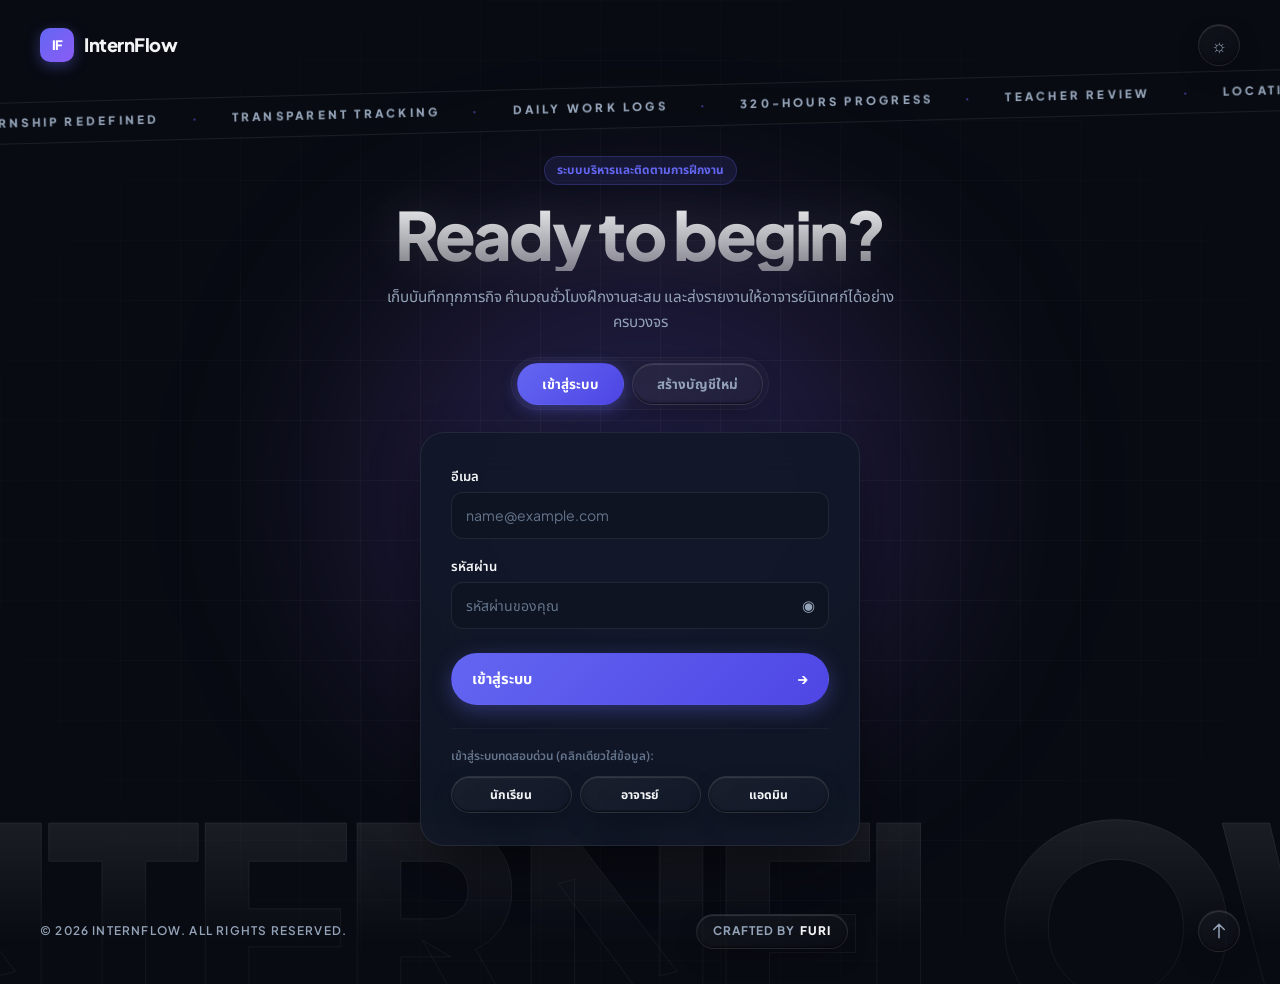
==== index.html @ 4d3028be "หน้าเว็บเปลี่ยนใหม่" ====
<!DOCTYPE html>
<html lang="th">
<head>
  <meta charset="UTF-8">
  <meta name="viewport" content="width=device-width, initial-scale=1.0">
  <title>InternFlow — Ready to begin?</title>
  <link rel="preconnect" href="https://fonts.googleapis.com">
  <link rel="preconnect" href="https://fonts.gstatic.com" crossorigin>
  <link href="https://fonts.googleapis.com/css2?family=Noto+Sans+Thai:wght@300;400;500;600;700;800&family=Plus+Jakarta+Sans:wght@300;400;500;600;700;800;900&display=swap" rel="stylesheet">
  <link rel="stylesheet" href="style.css">
  <script src="https://cdnjs.cloudflare.com/ajax/libs/gsap/3.12.5/gsap.min.js" defer></script>
  <script src="app.js" defer></script>
</head>
<body>
  <!-- Landing & Auth Screen -->
  <section id="auth-screen" class="cinematic-landing">
    <div class="footer-aurora" aria-hidden="true"></div>
    <div class="footer-bg-grid" aria-hidden="true"></div>
    <div class="footer-giant-bg-text" aria-hidden="true">INTERNFLOW</div>

    <header class="landing-nav">
      <a class="brand landing-brand magnetic" href="#"><span class="brand-mark">IF</span><span>InternFlow</span></a>
      <div class="landing-nav-actions">
        <button id="auth-theme-toggle" class="footer-glass-pill icon-pill magnetic" type="button" title="สลับธีม" aria-label="สลับธีม">☼</button>
      </div>
    </header>

    <div class="diagonal-marquee" aria-hidden="true">
      <div class="marquee-track animate-footer-scroll-marquee">
        <div class="marquee-content">
          <span>INTERNSHIP REDEFINED</span> <span class="marquee-star">·</span>
          <span>TRANSPARENT TRACKING</span> <span class="marquee-star">·</span>
          <span>DAILY WORK LOGS</span> <span class="marquee-star">·</span>
          <span>320-HOURS PROGRESS</span> <span class="marquee-star">·</span>
          <span>TEACHER REVIEW</span> <span class="marquee-star">·</span>
          <span>LOCATION & GOOGLE MAPS</span> <span class="marquee-star">·</span>
          <span>VERIFIED REPORTS</span> <span class="marquee-star">·</span>
          <span>ABSOLUTE ACCURACY</span> <span class="marquee-star">·</span>
        </div>
        <div class="marquee-content" aria-hidden="true">
          <span>INTERNSHIP REDEFINED</span> <span class="marquee-star">·</span>
          <span>TRANSPARENT TRACKING</span> <span class="marquee-star">·</span>
          <span>DAILY WORK LOGS</span> <span class="marquee-star">·</span>
          <span>320-HOURS PROGRESS</span> <span class="marquee-star">·</span>
          <span>TEACHER REVIEW</span> <span class="marquee-star">·</span>
          <span>LOCATION & GOOGLE MAPS</span> <span class="marquee-star">·</span>
          <span>VERIFIED REPORTS</span> <span class="marquee-star">·</span>
          <span>ABSOLUTE ACCURACY</span> <span class="marquee-star">·</span>
        </div>
      </div>
    </div>

    <div class="landing-content">
      <div class="hero-header">
        <span class="hero-tag">ระบบบริหารและติดตามการฝึกงาน</span>
        <h1 class="hero-title footer-text-glow">Ready to begin?</h1>
        <p class="hero-subtitle">เก็บบันทึกทุกภารกิจ คำนวณชั่วโมงฝึกงานสะสม และส่งรายงานให้อาจารย์นิเทศก์ได้อย่างครบวงจร</p>
      </div>

      <div class="auth-tabs">
        <button type="button" class="footer-glass-pill tab-pill active magnetic" data-auth-tab="login">เข้าสู่ระบบ</button>
        <button type="button" class="footer-glass-pill tab-pill magnetic" data-auth-tab="register">สร้างบัญชีใหม่</button>
      </div>

      <div class="cinematic-card">
        <div id="login-panel">
          <form id="login-form" class="form-grid">
            <div class="field-group">
              <label for="login-email">อีเมล</label>
              <input id="login-email" class="input" type="email" autocomplete="email" required placeholder="name@example.com">
            </div>
            <div class="field-group">
              <label for="login-password">รหัสผ่าน</label>
              <div class="password-wrap">
                <input id="login-password" class="input" type="password" autocomplete="current-password" required placeholder="รหัสผ่านของคุณ">
                <button type="button" class="password-toggle" data-password-toggle="login-password" aria-label="แสดงรหัสผ่าน">◉</button>
              </div>
            </div>
            <button class="footer-glass-pill submit-pill btn-block magnetic" type="submit"><span>เข้าสู่ระบบ</span><b>→</b></button>
          </form>

          <div class="demo-quick-auth">
            <span class="demo-quick-label">เข้าสู่ระบบทดสอบด่วน (คลิกเดียวใส่ข้อมูล):</span>
            <div class="demo-quick-btns">
              <button type="button" class="footer-glass-pill demo-chip magnetic" data-demo="student">นักเรียน</button>
              <button type="button" class="footer-glass-pill demo-chip magnetic" data-demo="teacher">อาจารย์</button>
              <button type="button" class="footer-glass-pill demo-chip magnetic" data-demo="admin">แอดมิน</button>
            </div>
          </div>
        </div>

        <div id="register-panel" class="hidden">
          <div class="notice">เวอร์ชันสาธิต: ข้อมูลเก็บในเบราว์เซอร์เครื่องนี้ บัญชีใหม่จะได้รับสิทธิ์นักเรียนโดยอัตโนมัติ</div>
          <form id="register-form" class="form-grid">
            <div class="field-group">
              <label for="register-name">ชื่อ - นามสกุล <span class="required">*</span></label>
              <input id="register-name" class="input" required maxlength="80" placeholder="ชื่อ นามสกุลจริง">
            </div>
            <div class="field-group">
              <label for="register-department">แผนกวิชา / สาขา <span class="required">*</span></label>
              <select id="register-department" class="input" required></select>
            </div>
            <div class="field-group">
              <label for="register-email">อีเมล <span class="required">*</span></label>
              <input id="register-email" class="input" type="email" required autocomplete="email" placeholder="student@example.com">
            </div>
            <div class="field-group">
              <label for="register-password">รหัสผ่าน <span class="required">*</span></label>
              <div class="password-wrap">
                <input id="register-password" class="input" type="password" minlength="6" required autocomplete="new-password" placeholder="อย่างน้อย 6 ตัวอักษร">
                <button type="button" class="password-toggle" data-password-toggle="register-password" aria-label="แสดงรหัสผ่าน">◉</button>
              </div>
            </div>
            <button class="footer-glass-pill submit-pill btn-block magnetic" type="submit"><span>สร้างบัญชีและเข้าสู่ระบบ</span><b>→</b></button>
          </form>
        </div>
      </div>
    </div>

    <footer class="landing-bottom-bar">
      <div class="copyright">© 2026 InternFlow. All rights reserved.</div>
      <div class="footer-glass-pill crafted-badge magnetic"><span>Crafted by</span><strong class="crafted-author">Furi</strong></div>
      <button id="landing-scroll-top" class="footer-glass-pill scroll-top-btn magnetic" type="button" aria-label="กลับสู่ด้านบน">
        <svg width="18" height="18" fill="none" stroke="currentColor" viewBox="0 0 24 24"><path stroke-linecap="round" stroke-linejoin="round" stroke-width="2" d="M5 10l7-7m0 0l7 7m-7-7v18"></path></svg>
      </button>
    </footer>
  </section>

  <!-- Main Application Dashboard -->
  <section id="app-screen" class="hidden">
    <header class="app-header">
      <div class="header-inner">
        <a class="brand" href="#"><span class="brand-mark">IF</span><span>InternFlow</span></a>
        <div class="header-actions">
          <button id="theme-toggle" class="icon-btn magnetic" title="สลับธีม" aria-label="สลับธีม">☼</button>
          <div class="user-menu magnetic"><span id="user-avatar" class="avatar"></span><span id="user-name" class="user-name"></span></div>
          <button id="logout-button" class="btn btn-outline btn-small magnetic">ออกจากระบบ</button>
        </div>
      </div>
    </header>

    <div class="app-shell">
      <div class="page-intro">
        <div><h1 id="page-title">ภาพรวมการฝึกงาน</h1><p id="page-subtitle">ติดตามความก้าวหน้าของคุณ</p></div>
        <span id="current-role" class="role-pill"></span>
      </div>

      <div class="app-layout">
        <nav id="sidebar" class="sidebar"></nav>
        <main id="content" class="content"></main>
      </div>

      <footer class="dashboard-footer">
        <div class="dashboard-footer-inner">
          <span>© 2026 InternFlow · ระบบบันทึกและติดตามการฝึกงาน</span>
          <div class="footer-glass-pill crafted-badge magnetic"><span>Crafted by</span><strong class="crafted-author">Furi</strong></div>
        </div>
      </footer>
    </div>
  </section>

  <div id="modal-root"></div>
  <div id="toast" class="toast" role="status"></div>
</body>
</html>
---- style.css ----
/* InternFlow — Modern Cinematic Design System (Compact & Readable) */
:root {
  --background: #080b12; --foreground: #f3f4f6; --bg-glow: #111827;
  --primary: #6366f1; --primary-strong: #4f46e5; --primary-soft: rgba(99,102,241,.12);
  --secondary: #8b5cf6; --destructive: #ef4444; --success: #10b981; --warning: #f59e0b;
  --surface: rgba(17,24,39,.85); --surface-strong: #111827; --surface-subtle: #162032;
  --field: #0e1422; --border: rgba(255,255,255,.08); --border-soft: rgba(255,255,255,.04);
  --muted: #94a3b8; --subtle: #64748b;
  --pill-bg-1: rgba(255,255,255,.04); --pill-bg-2: rgba(255,255,255,.01);
  --pill-shadow: rgba(0,0,0,.45); --pill-highlight: rgba(255,255,255,.14);
  --pill-inset-shadow: rgba(0,0,0,.6); --pill-border: rgba(255,255,255,.09);
  --pill-bg-1-hover: rgba(255,255,255,.09); --pill-bg-2-hover: rgba(255,255,255,.03);
  --pill-border-hover: rgba(255,255,255,.22); --pill-shadow-hover: rgba(0,0,0,.6);
  --pill-highlight-hover: rgba(255,255,255,.25); --shadow-lg: 0 24px 60px -15px rgba(0,0,0,.7);
}
body.light {
  --background: #f8fafc; --foreground: #0f172a; --bg-glow: #eef2f6;
  --primary: #4f46e5; --primary-strong: #4338ca; --primary-soft: rgba(79,70,229,.08);
  --secondary: #7c3aed; --destructive: #dc2626; --success: #059669; --warning: #d97706;
  --surface: rgba(255,255,255,.92); --surface-strong: #ffffff; --surface-subtle: #f1f5f9;
  --field: #f8fafc; --border: rgba(15,23,42,.08); --border-soft: rgba(15,23,42,.04);
  --muted: #64748b; --subtle: #94a3b8;
  --pill-bg-1: rgba(15,23,42,.03); --pill-bg-2: rgba(15,23,42,.01);
  --pill-shadow: rgba(15,23,42,.08); --pill-highlight: rgba(255,255,255,.9);
  --pill-inset-shadow: rgba(15,23,42,.04); --pill-border: rgba(15,23,42,.08);
  --pill-bg-1-hover: rgba(15,23,42,.06); --pill-bg-2-hover: rgba(15,23,42,.02);
  --pill-border-hover: rgba(15,23,42,.18); --pill-shadow-hover: rgba(15,23,42,.14);
  --pill-highlight-hover: #ffffff; --shadow-lg: 0 24px 60px -15px rgba(15,23,42,.1);
}

/* Base */
* { box-sizing: border-box; }
html { scroll-behavior: smooth; }
body { margin: 0; min-height: 100vh; color: var(--foreground); font: 15px/1.6 'Plus Jakarta Sans', 'Noto Sans Thai', sans-serif; background: var(--background); overflow-x: hidden; transition: background .25s, color .25s; }
button, input, select, textarea { font: inherit; }
button { cursor: pointer; }
.hidden { display: none !important; }

/* 21st.dev Ambient & Animations */
@keyframes footer-breathe { 0% { transform: translate(-50%,-50%) scale(1); opacity: .55; } 100% { transform: translate(-50%,-50%) scale(1.15); opacity: .9; } }
@keyframes footer-scroll-marquee { from { transform: translateX(0); } to { transform: translateX(-50%); } }
@keyframes fadeIn { from { opacity: .25; transform: translateY(6px); } to { opacity: 1; transform: none; } }

.footer-bg-grid { position: absolute; inset: 0; z-index: 0; pointer-events: none; background-size: 60px 60px; background-image: linear-gradient(to right, rgba(255,255,255,.04) 1px, transparent 1px), linear-gradient(to bottom, rgba(255,255,255,.04) 1px, transparent 1px); mask-image: radial-gradient(ellipse at center, #000 0%, rgba(0,0,0,.5) 60%, transparent 85%); }
body.light .footer-bg-grid { background-image: linear-gradient(to right, rgba(15,23,42,.04) 1px, transparent 1px), linear-gradient(to bottom, rgba(15,23,42,.04) 1px, transparent 1px); }
.footer-aurora { position: absolute; left: 50%; top: 50%; width: min(85vw, 900px); height: min(65vh, 600px); transform: translate(-50%,-50%); border-radius: 50%; filter: blur(80px); pointer-events: none; z-index: 0; background: radial-gradient(circle, rgba(99,102,241,.22) 0%, rgba(139,92,246,.16) 40%, transparent 70%); animation: footer-breathe 8s ease-in-out infinite alternate; }
body.light .footer-aurora { background: radial-gradient(circle, rgba(99,102,241,.12) 0%, rgba(139,92,246,.08) 40%, transparent 70%); }
.footer-giant-bg-text { position: absolute; bottom: -4vh; left: 50%; transform: translateX(-50%); font-size: clamp(80px, 22vw, 290px); line-height: .72; font-weight: 900; letter-spacing: -.05em; color: transparent; -webkit-text-stroke: 1px rgba(255,255,255,.05); background: linear-gradient(180deg, rgba(255,255,255,.08) 0%, transparent 65%); -webkit-background-clip: text; background-clip: text; white-space: nowrap; pointer-events: none; user-select: none; z-index: 0; }
body.light .footer-giant-bg-text { -webkit-text-stroke: 1px rgba(15,23,42,.06); background: linear-gradient(180deg, rgba(15,23,42,.06) 0%, transparent 65%); -webkit-background-clip: text; background-clip: text; }
.footer-text-glow { background: linear-gradient(180deg, var(--foreground) 0%, rgba(255,255,255,.45) 100%); -webkit-background-clip: text; -webkit-text-fill-color: transparent; filter: drop-shadow(0 0 24px rgba(255,255,255,.15)); }
body.light .footer-text-glow { background: linear-gradient(180deg, var(--foreground) 0%, rgba(15,23,42,.5) 100%); -webkit-background-clip: text; -webkit-text-fill-color: transparent; filter: none; }

/* Glass Pills & Magnetic Buttons */
.footer-glass-pill { background: linear-gradient(145deg, var(--pill-bg-1) 0%, var(--pill-bg-2) 100%); box-shadow: 0 10px 30px -10px var(--pill-shadow), inset 0 1px 1px var(--pill-highlight), inset 0 -1px 2px var(--pill-inset-shadow); border: 1px solid var(--pill-border); backdrop-filter: blur(16px); color: var(--foreground); text-decoration: none; display: inline-flex; align-items: center; justify-content: center; transition: all .3s cubic-bezier(.16,1,.3,1); }
.footer-glass-pill:hover { background: linear-gradient(145deg, var(--pill-bg-1-hover) 0%, var(--pill-bg-2-hover) 100%); border-color: var(--pill-border-hover); box-shadow: 0 20px 40px -10px var(--pill-shadow-hover), inset 0 1px 1px var(--pill-highlight-hover); color: var(--foreground); }
.magnetic { will-change: transform; transition: transform .25s cubic-bezier(.16,1,.3,1), box-shadow .25s ease, border-color .25s ease; }

/* Brand & Header */
.brand { display: flex; gap: 10px; align-items: center; color: var(--foreground); font-weight: 800; text-decoration: none; font-size: 1.15rem; letter-spacing: -.5px; }
.brand-mark { display: grid; place-items: center; width: 34px; height: 34px; color: #fff; background: linear-gradient(135deg, #6366f1, #8b5cf6); border-radius: 10px; font-size: 13px; font-weight: 900; box-shadow: 0 4px 14px rgba(99,102,241,.4); }

/* Landing Layout */
.cinematic-landing { position: relative; min-height: 100vh; display: flex; flex-direction: column; justify-content: space-between; overflow: hidden; padding: 24px 32px 32px; }
.landing-nav { position: relative; z-index: 20; display: flex; align-items: center; justify-content: space-between; max-width: 1200px; width: 100%; margin: 0 auto; }
.icon-pill { width: 42px; height: 42px; border-radius: 50%; padding: 0; font-size: 1.1rem; color: var(--muted); }
.icon-pill:hover { color: var(--foreground); }

/* Diagonal Marquee */
.diagonal-marquee { position: absolute; top: 86px; left: -5%; width: 110%; overflow: hidden; border-top: 1px solid var(--border); border-bottom: 1px solid var(--border); background: color-mix(in srgb, var(--background) 60%, transparent); backdrop-filter: blur(8px); padding: 11px 0; z-index: 5; transform: rotate(-1.5deg); pointer-events: none; }
.marquee-track { display: flex; width: max-content; }
.animate-footer-scroll-marquee { animation: footer-scroll-marquee 35s linear infinite; }
.marquee-content { display: flex; align-items: center; gap: 32px; padding: 0 24px; font-size: .72rem; font-weight: 800; letter-spacing: .28em; text-transform: uppercase; color: var(--muted); white-space: nowrap; }
.marquee-star { color: var(--primary); opacity: .7; }

/* Landing Center */
.landing-content { position: relative; z-index: 10; display: flex; flex-direction: column; align-items: center; max-width: 680px; width: 100%; margin: 90px auto 40px; text-align: center; }
.hero-header { margin-bottom: 24px; }
.hero-tag { display: inline-block; padding: 4px 12px; border-radius: 100px; font-size: .74rem; font-weight: 700; color: var(--primary); background: var(--primary-soft); border: 1px solid rgba(99,102,241,.25); margin-bottom: 14px; }
.hero-title { margin: 0 0 12px; font-size: clamp(2.4rem, 5.2vw, 4.2rem); font-weight: 900; letter-spacing: -.04em; line-height: 1.08; }
.hero-subtitle { margin: 0 auto; max-width: 520px; color: var(--muted); font-size: .95rem; line-height: 1.65; }

/* Auth Container */
.auth-tabs { display: inline-flex; gap: 8px; padding: 5px; border-radius: 100px; background: rgba(255,255,255,.02); border: 1px solid var(--border-soft); margin-bottom: 22px; }
.tab-pill { padding: 9px 24px; border-radius: 100px; font-size: .84rem; font-weight: 700; color: var(--muted); }
.tab-pill.active { background: linear-gradient(135deg, #6366f1, #4f46e5); color: #fff; border-color: transparent; box-shadow: 0 4px 16px rgba(99,102,241,.4); }
.cinematic-card { width: 100%; max-width: 440px; padding: 32px 30px; border-radius: 24px; background: var(--surface); border: 1px solid var(--border); box-shadow: var(--shadow-lg); backdrop-filter: blur(20px); text-align: left; }
.form-grid { display: grid; gap: 16px; }
.field-group { display: flex; flex-direction: column; }
label { display: block; margin-bottom: 6px; color: var(--foreground); font-size: .82rem; font-weight: 600; }
.required { color: var(--destructive); }

/* Inputs */
.input, select, textarea { width: 100%; color: var(--foreground); background: var(--field); border: 1px solid var(--border); border-radius: 12px; padding: 11px 14px; outline: none; font-size: .88rem; transition: border-color .2s, box-shadow .2s; }
.input:focus, select:focus, textarea:focus { border-color: var(--primary); box-shadow: 0 0 0 3px var(--primary-soft); }
.input::placeholder, textarea::placeholder { color: var(--subtle); }
select option { color: var(--foreground); background: var(--surface-strong); }
textarea { min-height: 100px; resize: vertical; }
.password-wrap { position: relative; }
.password-wrap .input { padding-right: 44px; }
.password-toggle { position: absolute; right: 8px; top: 50%; transform: translateY(-50%); border: 0; color: var(--muted); background: transparent; padding: 6px; cursor: pointer; }

/* Buttons */
.submit-pill { margin-top: 8px; padding: 13px 20px; border-radius: 100px; font-size: .92rem; font-weight: 700; justify-content: space-between; background: linear-gradient(135deg, #6366f1, #4f46e5); color: #fff; border-color: transparent; box-shadow: 0 6px 20px rgba(99,102,241,.35); width: 100%; }
.submit-pill:hover { background: linear-gradient(135deg, #7175f5, #5a52ea); color: #fff; }
.btn-block { width: 100%; }
.demo-quick-auth { margin-top: 24px; padding-top: 18px; border-top: 1px solid var(--border-soft); }
.demo-quick-label { display: block; margin-bottom: 10px; color: var(--subtle); font-size: .74rem; font-weight: 600; }
.demo-quick-btns { display: flex; gap: 8px; flex-wrap: wrap; }
.demo-chip { flex: 1; min-width: 85px; padding: 8px 12px; border-radius: 100px; font-size: .76rem; font-weight: 700; gap: 6px; }
.notice { margin-bottom: 16px; padding: 10px 14px; border: 1px solid rgba(245,158,11,.3); border-radius: 10px; color: var(--warning); background: rgba(245,158,11,.1); font-size: .78rem; line-height: 1.5; }

/* Landing Footer */
.landing-bottom-bar { position: relative; z-index: 20; display: flex; align-items: center; justify-content: space-between; max-width: 1200px; width: 100%; margin: 0 auto; padding-top: 24px; gap: 16px; }
.copyright { color: var(--muted); font-size: .74rem; font-weight: 600; letter-spacing: .1em; text-transform: uppercase; }
.crafted-badge { padding: 7px 16px; border-radius: 100px; font-size: .74rem; font-weight: 700; letter-spacing: .08em; text-transform: uppercase; color: var(--muted); gap: 6px; }
.crafted-author { color: var(--foreground); font-weight: 900; }
.scroll-top-btn { width: 42px; height: 42px; border-radius: 50%; padding: 0; color: var(--muted); }

/* App Dashboard Shell */
.app-header { position: sticky; top: 0; z-index: 50; border-bottom: 1px solid var(--border); background: color-mix(in srgb, var(--background) 88%, transparent); backdrop-filter: blur(14px); }
.header-inner { max-width: 1200px; min-height: 64px; margin: 0 auto; padding: 0 24px; display: flex; align-items: center; justify-content: space-between; gap: 16px; }
.header-actions { display: flex; align-items: center; gap: 12px; }
.user-menu { display: flex; align-items: center; gap: 10px; cursor: pointer; padding: 4px 12px 4px 4px; border-radius: 100px; border: 1px solid var(--border); background: var(--surface); }
.avatar { width: 30px; height: 30px; display: grid; place-items: center; color: #fff; background: linear-gradient(135deg, #4f46e5, #8b5cf6); border-radius: 50%; font-size: .72rem; font-weight: 800; overflow: hidden; flex-shrink: 0; }
.avatar img { width: 100%; height: 100%; object-fit: cover; display: block; }
.user-name { max-width: 140px; overflow: hidden; text-overflow: ellipsis; white-space: nowrap; font-size: .82rem; font-weight: 700; }
.app-shell { max-width: 1200px; margin: 0 auto; padding: 30px 24px 60px; }
.page-intro { display: flex; justify-content: space-between; align-items: flex-end; gap: 20px; margin-bottom: 26px; }
h1 { margin: 0; font: 800 clamp(1.4rem, 2.6vw, 1.85rem)/1.2 'Plus Jakarta Sans', 'Noto Sans Thai', sans-serif; letter-spacing: -.8px; }
.page-intro p { margin: 4px 0 0; color: var(--muted); font-size: .88rem; }
.role-pill { display: inline-flex; align-items: center; gap: 6px; padding: 5px 12px; border: 1px solid var(--border); border-radius: 100px; color: var(--muted); background: var(--surface); font-size: .74rem; font-weight: 700; }
.role-pill::before { content: '●'; color: var(--primary); font-size: .55rem; }
.app-layout { display: grid; grid-template-columns: 240px minmax(0, 1fr); gap: 24px; align-items: start; }

/* Sidebar */
.sidebar { position: sticky; top: 88px; padding: 8px; border: 1px solid var(--border); border-radius: 16px; background: var(--surface); display: flex; flex-direction: column; gap: 4px; }
.nav-btn { display: flex; width: 100%; align-items: center; gap: 12px; padding: 10px 14px; border: 1px solid transparent; border-radius: 12px; color: var(--muted); background: transparent; text-align: left; font-weight: 600; font-size: .86rem; transition: all .2s cubic-bezier(.16,1,.3,1); }
.nav-btn:hover { color: var(--foreground); background: var(--surface-subtle); border-color: var(--border-soft); transform: translateX(2px); }
.nav-btn.active { color: var(--foreground); background: linear-gradient(90deg, rgba(99,102,241,.16) 0%, rgba(139,92,246,.08) 100%); border-color: rgba(99,102,241,.3); font-weight: 700; box-shadow: 0 2px 10px rgba(99,102,241,.12); }
.nav-btn.active .nav-icon { color: var(--primary); }
.nav-icon { width: 20px; display: grid; place-items: center; flex-shrink: 0; }
.nav-icon svg { display: block; }

/* Content Cards & Stats */
.content { min-width: 0; }
.view { animation: fadeIn .22s ease; }
.stats { display: grid; grid-template-columns: repeat(auto-fit, minmax(170px, 1fr)); gap: 14px; margin-bottom: 20px; }
.stat { padding: 18px 20px; border: 1px solid var(--border); border-radius: 16px; background: var(--surface); }
.stat-label { color: var(--muted); font-size: .76rem; font-weight: 600; }
.stat-value { margin-top: 4px; color: var(--foreground); font: 800 1.65rem 'Plus Jakarta Sans', sans-serif; letter-spacing: -.8px; }
.stat-accent { color: var(--primary); }
.card { padding: 24px; border: 1px solid var(--border); border-radius: 18px; background: var(--surface); }
.card + .card { margin-top: 20px; }
.card-title-row { display: flex; align-items: flex-start; justify-content: space-between; gap: 14px; margin-bottom: 20px; }
h2 { margin: 0; font: 700 1.05rem 'Plus Jakarta Sans', 'Noto Sans Thai', sans-serif; letter-spacing: -.3px; }
.card-subtitle { margin: 4px 0 0; color: var(--muted); font-size: .8rem; }
.two-col { display: grid; grid-template-columns: repeat(2, minmax(0, 1fr)); gap: 16px; }
.form-actions { display: flex; justify-content: flex-end; gap: 10px; margin-top: 20px; }

/* Workplace & Hours */
.workplace-card { border-color: rgba(99,102,241,.25); background: linear-gradient(145deg, var(--surface), var(--surface-subtle)); }
.workplace-header { display: flex; justify-content: space-between; align-items: center; gap: 16px; flex-wrap: wrap; }
.workplace-tag { font-size: .74rem; font-weight: 700; color: var(--primary); text-transform: uppercase; letter-spacing: .4px; }
.workplace-title { margin: 4px 0 0; font: 800 1.25rem 'Plus Jakarta Sans', 'Noto Sans Thai', sans-serif; letter-spacing: -.4px; }
.workplace-actions { display: flex; gap: 8px; align-items: center; flex-wrap: wrap; }
.btn-map { color: var(--primary); border: 1px solid rgba(99,102,241,.3); background: linear-gradient(180deg, rgba(99,102,241,.12) 0%, rgba(99,102,241,.06) 100%); box-shadow: 0 2px 8px rgba(99,102,241,.15); }
.btn-map:hover { border-color: var(--primary); background: linear-gradient(180deg, rgba(99,102,241,.22) 0%, rgba(99,102,241,.14) 100%); color: #fff; box-shadow: 0 4px 14px rgba(99,102,241,.3); transform: translateY(-1px); }
.workplace-empty { display: flex; justify-content: space-between; align-items: center; gap: 14px; flex-wrap: wrap; padding: 4px 0; color: var(--muted); font-size: .88rem; }
.hours-progress-box { margin-top: 18px; padding-top: 16px; border-top: 1px solid var(--border-soft); }
.progress-meta { display: flex; justify-content: space-between; align-items: center; font-size: .82rem; margin-bottom: 8px; color: var(--muted); }
.progress-track { height: 8px; border-radius: 100px; background: var(--border); overflow: hidden; }
.progress-fill { height: 100%; border-radius: 100px; background: linear-gradient(90deg, #6366f1, #8b5cf6); transition: width .4s ease; }
.hours-selector { display: flex; gap: 10px; align-items: center; flex-wrap: wrap; margin-top: 6px; }
.hour-chips { display: flex; gap: 6px; flex-wrap: wrap; }
.hour-chip { padding: 8px 14px; border: 1px solid var(--border); border-radius: 10px; background: var(--surface-subtle); color: var(--muted); font-size: .82rem; font-weight: 600; cursor: pointer; transition: all .2s cubic-bezier(.16,1,.3,1); box-shadow: inset 0 1px 1px rgba(255,255,255,.04); }
.hour-chip:hover { border-color: rgba(99,102,241,.4); color: var(--foreground); background: var(--surface); transform: translateY(-1px); }
.hour-chip.active { border-color: transparent; background: linear-gradient(135deg, #6366f1, #4f46e5); color: #fff; font-weight: 700; box-shadow: 0 4px 14px rgba(99,102,241,.4), inset 0 1px 1px rgba(255,255,255,.3); }
.hour-input-wrap { display: flex; align-items: center; gap: 6px; max-width: 110px; }
.hour-input-wrap .input { text-align: center; padding: 7px 10px; font-weight: 700; }
.hour-unit { color: var(--muted); font-size: .8rem; font-weight: 600; white-space: nowrap; }
.hour-badge { display: inline-flex; align-items: center; gap: 4px; padding: 3px 8px; border-radius: 100px; font-size: .72rem; font-weight: 700; color: var(--primary); background: var(--primary-soft); border: 1px solid rgba(99,102,241,.25); }

/* Lists & Tables */
.filter-bar { display: flex; gap: 10px; flex-wrap: wrap; margin-bottom: 18px; }
.filter-bar .input, .filter-bar select { flex: 1 1 170px; }
.list { display: grid; gap: 12px; }
.entry { display: flex; gap: 16px; align-items: flex-start; padding: 16px; border: 1px solid var(--border-soft); border-radius: 14px; background: var(--surface-subtle); }
.entry-photo { flex: 0 0 64px; width: 64px; height: 64px; display: grid; place-items: center; overflow: hidden; border: 1px solid var(--border); border-radius: 10px; color: var(--subtle); background: var(--field); font-size: .72rem; }
.entry-photo img { width: 100%; height: 100%; object-fit: cover; cursor: zoom-in; }
.entry-body { flex: 1; min-width: 0; }
.entry-meta { display: flex; align-items: center; gap: 8px; flex-wrap: wrap; color: var(--muted); font-size: .78rem; }
.entry-text { margin-top: 8px; white-space: pre-wrap; overflow-wrap: anywhere; font-size: .88rem; line-height: 1.6; }
.entry-actions { display: flex; gap: 6px; }
.empty { padding: 36px 20px; border: 1px dashed var(--border); border-radius: 14px; color: var(--muted); text-align: center; font-size: .86rem; }
.preview { display: none; position: relative; width: 140px; margin-top: 10px; }
.preview img { width: 140px; height: 90px; border: 1px solid var(--border); border-radius: 10px; object-fit: cover; }
.report-status { padding: 3px 9px; border-radius: 100px; font-size: .72rem; font-weight: 700; }
.pending { color: var(--warning); background: rgba(245,158,11,.12); }
.approved { color: var(--success); background: rgba(16,185,129,.12); }
.revision { color: var(--destructive); background: rgba(239,68,68,.12); }
.feedback { margin-top: 10px; padding: 10px 14px; border-left: 3px solid var(--primary); border-radius: 0 8px 8px 0; color: var(--muted); background: var(--primary-soft); font-size: .82rem; }
.report-attachment { margin-top: 10px; }
.link-chip { display: inline-flex; align-items: center; gap: 7px; padding: 6px 12px; border: 1px solid rgba(99,102,241,.25); border-radius: 10px; color: var(--primary); background: rgba(99,102,241,.08); text-decoration: none; font-size: .8rem; font-weight: 600; max-width: 100%; transition: all .2s cubic-bezier(.16,1,.3,1); }
.link-chip:hover { border-color: var(--primary); background: rgba(99,102,241,.18); color: #fff; transform: translateY(-1px); box-shadow: 0 3px 10px rgba(99,102,241,.2); }
.link-chip-text { overflow: hidden; text-overflow: ellipsis; white-space: nowrap; max-width: 300px; }
.review-controls { display: flex; gap: 12px; align-items: flex-start; margin-top: 14px; padding-top: 14px; border-top: 1px dashed var(--border-soft); flex-wrap: wrap; }
.review-status-col { min-width: 150px; }
.review-feedback-col { flex: 1; min-width: 240px; }

/* Settings & Tables */
.settings-grid { display: grid; grid-template-columns: repeat(auto-fit, minmax(340px, 1fr)); gap: 20px; align-items: start; }
.avatar-edit-section { display: flex; align-items: center; gap: 20px; padding-bottom: 20px; border-bottom: 1px solid var(--border-soft); }
.avatar-large { width: 80px; height: 80px; border-radius: 50%; display: grid; place-items: center; background: linear-gradient(135deg, #4f46e5, #8b5cf6); border: 2px solid var(--border); font-size: 1.7rem; font-weight: 800; color: #fff; overflow: hidden; flex-shrink: 0; }
.avatar-large img { width: 100%; height: 100%; object-fit: cover; display: block; }
.avatar-edit-actions { display: flex; flex-direction: column; gap: 8px; align-items: flex-start; }
.avatar-btn-row { display: flex; gap: 8px; align-items: center; flex-wrap: wrap; }
.static-field { padding: 9px 12px; background: var(--field); border: 1px solid var(--border); border-radius: 10px; font-weight: 600; color: var(--primary); font-size: .86rem; }
.table-wrap { overflow-x: auto; }
table { width: 100%; border-collapse: collapse; font-size: .84rem; }
th, td { padding: 12px 10px; border-bottom: 1px solid var(--border-soft); text-align: left; vertical-align: middle; }
th { color: var(--subtle); font-size: .72rem; font-weight: 700; text-transform: uppercase; letter-spacing: .5px; }
.role-select { min-width: 120px; padding: 6px 8px; font-size: .78rem; }

/* Buttons & Controls */
.btn { display: inline-flex; align-items: center; justify-content: center; gap: 8px; border: 1px solid transparent; border-radius: 11px; padding: 9px 16px; color: var(--foreground); background: transparent; font-weight: 600; font-size: .86rem; text-decoration: none; cursor: pointer; user-select: none; transition: all .2s cubic-bezier(.16,1,.3,1); }
.btn:active { transform: scale(0.97); }
.btn-primary { color: #fff; background: linear-gradient(180deg, #6366f1 0%, #4f46e5 100%); border: 1px solid rgba(255,255,255,.15); box-shadow: 0 4px 14px -2px rgba(99,102,241,.45), inset 0 1px 1px rgba(255,255,255,.3); }
.btn-primary:hover { background: linear-gradient(180deg, #7175f5 0%, #5850ea 100%); box-shadow: 0 6px 20px -2px rgba(99,102,241,.6), inset 0 1px 1px rgba(255,255,255,.4); transform: translateY(-1.5px); }
.btn-outline { border: 1px solid var(--border); background: linear-gradient(180deg, rgba(255,255,255,.05) 0%, rgba(255,255,255,.01) 100%); color: var(--foreground); box-shadow: 0 1px 2px rgba(0,0,0,.2), inset 0 1px 1px rgba(255,255,255,.08); }
.btn-outline:hover { border-color: rgba(99,102,241,.45); background: var(--surface-subtle); color: var(--primary); box-shadow: 0 4px 14px rgba(0,0,0,.2); transform: translateY(-1px); }
body.light .btn-outline { background: #fff; box-shadow: 0 1px 2px rgba(15,23,42,.06); }
.btn-danger { border: 1px solid rgba(239,68,68,.25); color: #f87171; background: rgba(239,68,68,.08); box-shadow: inset 0 1px 1px rgba(255,255,255,.05); }
.btn-danger:hover { border-color: rgba(239,68,68,.5); color: #fff; background: linear-gradient(180deg, #ef4444 0%, #dc2626 100%); box-shadow: 0 4px 14px rgba(239,68,68,.35); transform: translateY(-1px); }
.btn-small { padding: 6px 12px; border-radius: 8px; font-size: .78rem; font-weight: 600; }
.icon-btn { display: grid; place-items: center; width: 38px; height: 38px; padding: 0; border: 1px solid var(--border); border-radius: 11px; color: var(--muted); background: var(--surface); transition: all .2s cubic-bezier(.16,1,.3,1); box-shadow: 0 1px 3px rgba(0,0,0,.15), inset 0 1px 1px rgba(255,255,255,.08); }
.icon-btn:hover { color: var(--foreground); border-color: var(--primary); transform: translateY(-1px); box-shadow: 0 4px 12px rgba(99,102,241,.2); }

/* Modal & Toast */
.modal-backdrop { position: fixed; inset: 0; z-index: 100; display: grid; place-items: center; padding: 20px; background: rgba(8,11,18,.8); backdrop-filter: blur(8px); }
.modal { width: min(100%, 700px); max-height: 90vh; overflow: auto; padding: 24px; border: 1px solid var(--border); border-radius: 20px; background: var(--surface-strong); box-shadow: var(--shadow-lg); }
.modal-head { display: flex; justify-content: space-between; align-items: center; gap: 15px; margin-bottom: 16px; }
.lightbox-image { display: block; max-width: 100%; max-height: 70vh; margin: auto; border-radius: 10px; }
.toast { position: fixed; z-index: 200; right: 24px; bottom: 24px; max-width: min(380px, calc(100vw - 48px)); padding: 12px 18px; border: 1px solid var(--border); border-radius: 12px; color: var(--foreground); background: var(--surface-strong); box-shadow: var(--shadow-lg); font-size: .86rem; font-weight: 600; transform: translateY(16px); opacity: 0; pointer-events: none; transition: all .2s cubic-bezier(.16,1,.3,1); }
.toast.show { transform: translateY(0); opacity: 1; }
.dashboard-footer { margin-top: 48px; padding-top: 24px; border-top: 1px solid var(--border-soft); }
.dashboard-footer-inner { display: flex; align-items: center; justify-content: space-between; color: var(--muted); font-size: .78rem; flex-wrap: wrap; gap: 12px; }

/* Responsive */
@media (max-width: 800px) {
  .cinematic-landing { padding: 20px 16px 24px; }
  .diagonal-marquee { top: 76px; }
  .landing-content { margin-top: 70px; }
  .landing-bottom-bar { flex-direction: column; text-align: center; gap: 14px; }
  .app-layout { grid-template-columns: 1fr; }
  .sidebar { position: static; flex-direction: row; overflow-x: auto; padding: 6px; }
  .nav-btn { width: auto; white-space: nowrap; padding: 8px 12px; }
  .stats { grid-template-columns: repeat(2, 1fr); }
  .page-intro { align-items: flex-start; flex-direction: column; gap: 12px; }
  .review-controls { flex-direction: column; }
  .header-inner { padding: 0 16px; }
  .app-shell { padding: 20px 16px 40px; }
}
@media (max-width: 520px) {
  .cinematic-card { padding: 24px 20px; border-radius: 20px; }
  .hero-title { font-size: 2.2rem; }
  .two-col, .settings-grid { grid-template-columns: 1fr; }
  .user-name { display: none; }
  .entry { flex-direction: column; }
  .entry-actions { margin-top: 8px; align-self: flex-end; }
  .form-actions { flex-direction: column; }
  .form-actions .btn { width: 100%; }
  .avatar-edit-section { flex-direction: column; text-align: center; }
  .avatar-edit-actions { align-items: center; }
  .stats { grid-template-columns: 1fr; }
}
@media (prefers-reduced-motion: reduce) { *, *::before, *::after { animation-duration: .01ms !important; transition-duration: .01ms !important; scroll-behavior: auto !important; } }
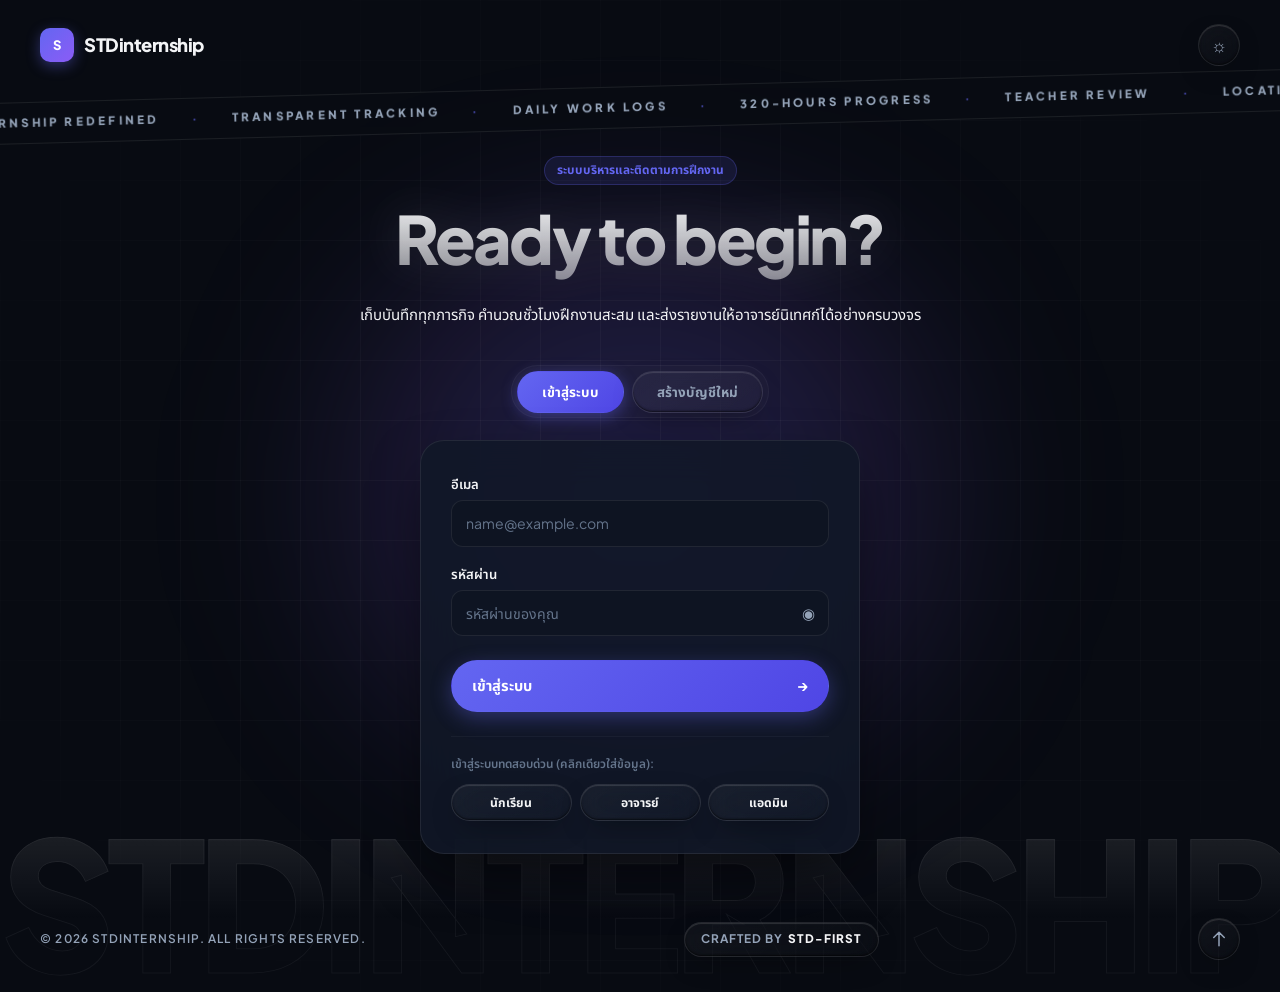
==== commit a8a35cf0: "fix: footer watermark parallax and hero title clipping" ====
--- a/index.html
+++ b/index.html
@@ -3,7 +3,7 @@
 <head>
   <meta charset="UTF-8">
   <meta name="viewport" content="width=device-width, initial-scale=1.0">
-  <title>InternFlow — Ready to begin?</title>
+  <title>STDinternship — Ready to begin?</title>
   <link rel="preconnect" href="https://fonts.googleapis.com">
   <link rel="preconnect" href="https://fonts.gstatic.com" crossorigin>
   <link href="https://fonts.googleapis.com/css2?family=Noto+Sans+Thai:wght@300;400;500;600;700;800&family=Plus+Jakarta+Sans:wght@300;400;500;600;700;800;900&display=swap" rel="stylesheet">
@@ -16,10 +16,10 @@
   <section id="auth-screen" class="cinematic-landing">
     <div class="footer-aurora" aria-hidden="true"></div>
     <div class="footer-bg-grid" aria-hidden="true"></div>
-    <div class="footer-giant-bg-text" aria-hidden="true">INTERNFLOW</div>
+    <div class="footer-giant-bg-text" aria-hidden="true">STDINTERNSHIP</div>
 
     <header class="landing-nav">
-      <a class="brand landing-brand magnetic" href="#"><span class="brand-mark">IF</span><span>InternFlow</span></a>
+      <a class="brand landing-brand magnetic" href="#"><span class="brand-mark">S</span><span>STDinternship</span></a>
       <div class="landing-nav-actions">
         <button id="auth-theme-toggle" class="footer-glass-pill icon-pill magnetic" type="button" title="สลับธีม" aria-label="สลับธีม">☼</button>
       </div>
@@ -118,8 +118,8 @@
     </div>
 
     <footer class="landing-bottom-bar">
-      <div class="copyright">© 2026 InternFlow. All rights reserved.</div>
-      <div class="footer-glass-pill crafted-badge magnetic"><span>Crafted by</span><strong class="crafted-author">Furi</strong></div>
+      <div class="copyright">© 2026 STDinternship. All rights reserved.</div>
+      <div class="footer-glass-pill crafted-badge magnetic"><span>Crafted by</span><strong class="crafted-author">STD-First</strong></div>
       <button id="landing-scroll-top" class="footer-glass-pill scroll-top-btn magnetic" type="button" aria-label="กลับสู่ด้านบน">
         <svg width="18" height="18" fill="none" stroke="currentColor" viewBox="0 0 24 24"><path stroke-linecap="round" stroke-linejoin="round" stroke-width="2" d="M5 10l7-7m0 0l7 7m-7-7v18"></path></svg>
       </button>
@@ -130,7 +130,7 @@
   <section id="app-screen" class="hidden">
     <header class="app-header">
       <div class="header-inner">
-        <a class="brand" href="#"><span class="brand-mark">IF</span><span>InternFlow</span></a>
+        <a class="brand" href="#"><span class="brand-mark">STD</span><span>STDinternship</span></a>
         <div class="header-actions">
           <button id="theme-toggle" class="icon-btn magnetic" title="สลับธีม" aria-label="สลับธีม">☼</button>
           <div class="user-menu magnetic"><span id="user-avatar" class="avatar"></span><span id="user-name" class="user-name"></span></div>
@@ -152,7 +152,7 @@
 
       <footer class="dashboard-footer">
         <div class="dashboard-footer-inner">
-          <span>© 2026 InternFlow · ระบบบันทึกและติดตามการฝึกงาน</span>
+          <span>© 2026 STDinternship · ระบบบันทึกและติดตามการฝึกงาน</span>
           <div class="footer-glass-pill crafted-badge magnetic"><span>Crafted by</span><strong class="crafted-author">Furi</strong></div>
         </div>
       </footer>
--- a/style.css
+++ b/style.css
@@ -45,11 +45,10 @@
 body.light .footer-bg-grid { background-image: linear-gradient(to right, rgba(15,23,42,.04) 1px, transparent 1px), linear-gradient(to bottom, rgba(15,23,42,.04) 1px, transparent 1px); }
 .footer-aurora { position: absolute; left: 50%; top: 50%; width: min(85vw, 900px); height: min(65vh, 600px); transform: translate(-50%,-50%); border-radius: 50%; filter: blur(80px); pointer-events: none; z-index: 0; background: radial-gradient(circle, rgba(99,102,241,.22) 0%, rgba(139,92,246,.16) 40%, transparent 70%); animation: footer-breathe 8s ease-in-out infinite alternate; }
 body.light .footer-aurora { background: radial-gradient(circle, rgba(99,102,241,.12) 0%, rgba(139,92,246,.08) 40%, transparent 70%); }
-.footer-giant-bg-text { position: absolute; bottom: -4vh; left: 50%; transform: translateX(-50%); font-size: clamp(80px, 22vw, 290px); line-height: .72; font-weight: 900; letter-spacing: -.05em; color: transparent; -webkit-text-stroke: 1px rgba(255,255,255,.05); background: linear-gradient(180deg, rgba(255,255,255,.08) 0%, transparent 65%); -webkit-background-clip: text; background-clip: text; white-space: nowrap; pointer-events: none; user-select: none; z-index: 0; }
+.footer-giant-bg-text { position: absolute; bottom: 3vh; left: 0; right: 0; margin: 0 auto; width: max-content; transform: none; font-size: clamp(60px, 14vw, 240px); line-height: .72; font-weight: 900; letter-spacing: -.05em; color: transparent; -webkit-text-stroke: 1px rgba(255,255,255,.05); background: linear-gradient(180deg, rgba(255,255,255,.08) 0%, transparent 65%); -webkit-background-clip: text; background-clip: text; white-space: nowrap; pointer-events: none; user-select: none; z-index: 0; }
 body.light .footer-giant-bg-text { -webkit-text-stroke: 1px rgba(15,23,42,.06); background: linear-gradient(180deg, rgba(15,23,42,.06) 0%, transparent 65%); -webkit-background-clip: text; background-clip: text; }
-.footer-text-glow { background: linear-gradient(180deg, var(--foreground) 0%, rgba(255,255,255,.45) 100%); -webkit-background-clip: text; -webkit-text-fill-color: transparent; filter: drop-shadow(0 0 24px rgba(255,255,255,.15)); }
-body.light .footer-text-glow { background: linear-gradient(180deg, var(--foreground) 0%, rgba(15,23,42,.5) 100%); -webkit-background-clip: text; -webkit-text-fill-color: transparent; filter: none; }
-
+.footer-text-glow { background: linear-gradient(180deg, var(--foreground) 0%, rgba(255,255,255,.45) 100%); -webkit-background-clip: text; background-clip: text; -webkit-text-fill-color: transparent; filter: drop-shadow(0 0 24px rgba(255,255,255,.15)); }
+body.light .footer-text-glow { background: linear-gradient(180deg, var(--foreground) 0%, rgba(15,23,42,.5) 100%); -webkit-background-clip: text; background-clip: text; -webkit-text-fill-color: transparent; filter: none; }
 /* Glass Pills & Magnetic Buttons */
 .footer-glass-pill { background: linear-gradient(145deg, var(--pill-bg-1) 0%, var(--pill-bg-2) 100%); box-shadow: 0 10px 30px -10px var(--pill-shadow), inset 0 1px 1px var(--pill-highlight), inset 0 -1px 2px var(--pill-inset-shadow); border: 1px solid var(--pill-border); backdrop-filter: blur(16px); color: var(--foreground); text-decoration: none; display: inline-flex; align-items: center; justify-content: center; transition: all .3s cubic-bezier(.16,1,.3,1); }
 .footer-glass-pill:hover { background: linear-gradient(145deg, var(--pill-bg-1-hover) 0%, var(--pill-bg-2-hover) 100%); border-color: var(--pill-border-hover); box-shadow: 0 20px 40px -10px var(--pill-shadow-hover), inset 0 1px 1px var(--pill-highlight-hover); color: var(--foreground); }
@@ -77,8 +76,7 @@
 .hero-header { margin-bottom: 24px; }
 .hero-tag { display: inline-block; padding: 4px 12px; border-radius: 100px; font-size: .74rem; font-weight: 700; color: var(--primary); background: var(--primary-soft); border: 1px solid rgba(99,102,241,.25); margin-bottom: 14px; }
 .hero-title { margin: 0 0 12px; font-size: clamp(2.4rem, 5.2vw, 4.2rem); font-weight: 900; letter-spacing: -.04em; line-height: 1.08; }
-.hero-subtitle { margin: 0 auto; max-width: 520px; color: var(--muted); font-size: .95rem; line-height: 1.65; }
-
+.hero-title { margin: 0 0 12px; font-size: clamp(2.4rem, 5.2vw, 4.2rem); font-weight: 900; letter-spacing: -.04em; line-height: 1.2; padding: 0 .08em .12em; }
 /* Auth Container */
 .auth-tabs { display: inline-flex; gap: 8px; padding: 5px; border-radius: 100px; background: rgba(255,255,255,.02); border: 1px solid var(--border-soft); margin-bottom: 22px; }
 .tab-pill { padding: 9px 24px; border-radius: 100px; font-size: .84rem; font-weight: 700; color: var(--muted); }
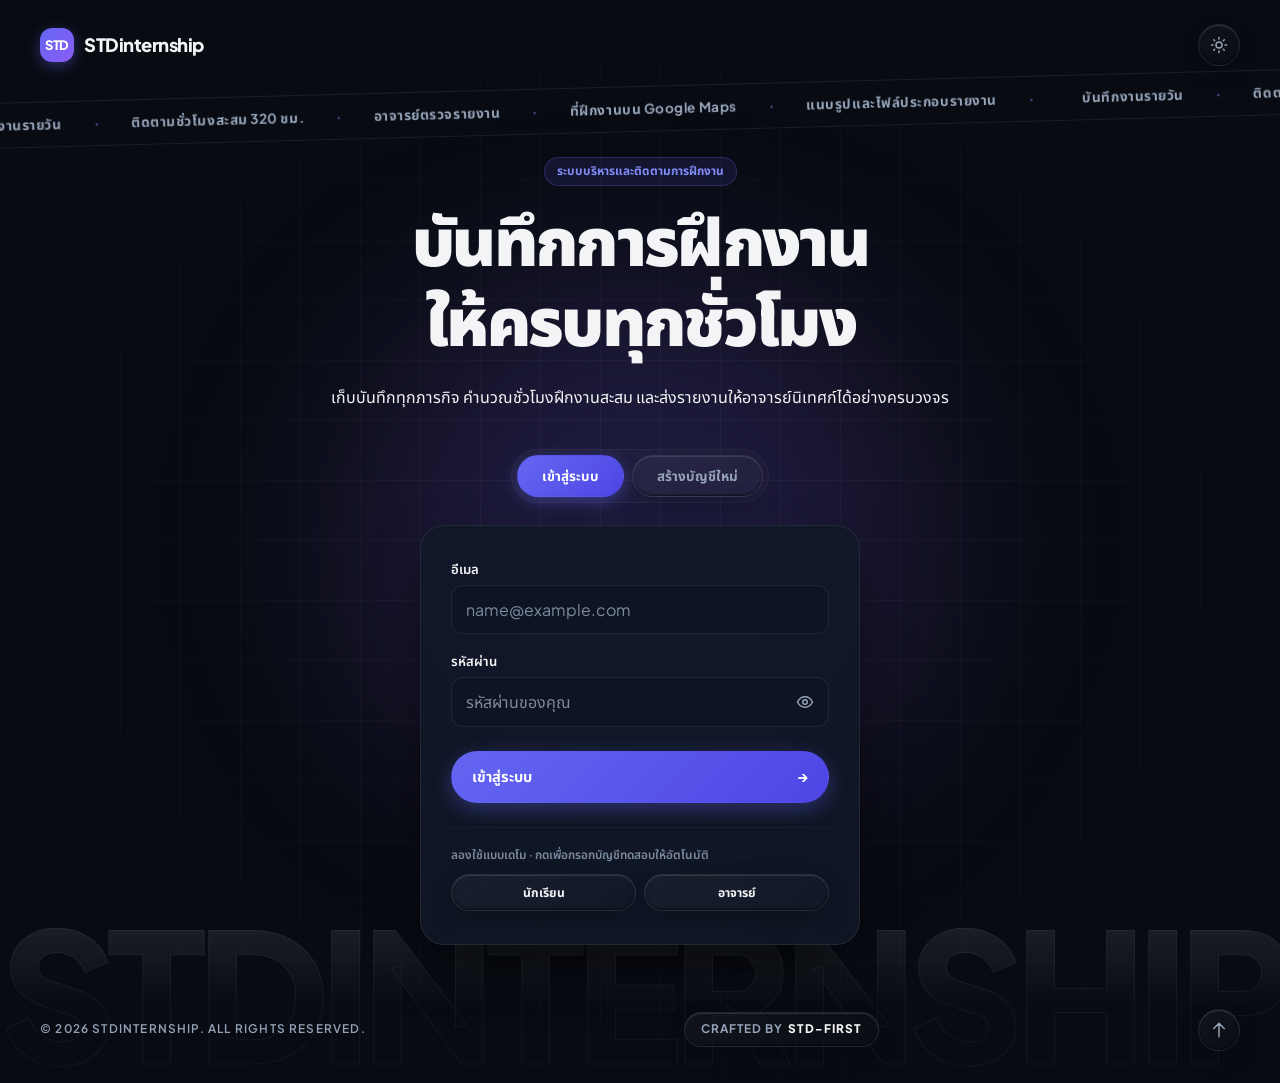
==== commit e8068537: "tungtungsahur" ====
--- a/index.html
+++ b/index.html
@@ -3,10 +3,13 @@
 <head>
   <meta charset="UTF-8">
   <meta name="viewport" content="width=device-width, initial-scale=1.0">
-  <title>STDinternship — Ready to begin?</title>
+  <title>STDinternship — ระบบบันทึกและติดตามการฝึกงาน</title>
+  <meta name="description" content="บันทึกงานรายวัน นับชั่วโมงฝึกงานสะสม และส่งรายงานให้อาจารย์นิเทศก์ตรวจ ในที่เดียว">
+  <meta name="theme-color" content="#080b12">
+  <link rel="icon" href="data:image/svg+xml,%3Csvg xmlns=%27http://www.w3.org/2000/svg%27 viewBox=%270 0 32 32%27%3E%3Crect width=%2732%27 height=%2732%27 rx=%278%27 fill=%27%234f46e5%27/%3E%3Ctext x=%2716%27 y=%2721%27 font-size=%2712%27 font-weight=%27800%27 text-anchor=%27middle%27 fill=%27white%27 font-family=%27sans-serif%27%3ESTD%3C/text%3E%3C/svg%3E">
   <link rel="preconnect" href="https://fonts.googleapis.com">
   <link rel="preconnect" href="https://fonts.gstatic.com" crossorigin>
-  <link href="https://fonts.googleapis.com/css2?family=Noto+Sans+Thai:wght@300;400;500;600;700;800&family=Plus+Jakarta+Sans:wght@300;400;500;600;700;800;900&display=swap" rel="stylesheet">
+  <link href="https://fonts.googleapis.com/css2?family=Noto+Sans+Thai:wght@400;500;600;700;800&family=Plus+Jakarta+Sans:wght@500;600;700;800;900&display=swap" rel="stylesheet">
   <link rel="stylesheet" href="style.css">
   <script src="https://cdnjs.cloudflare.com/ajax/libs/gsap/3.12.5/gsap.min.js" defer></script>
   <script src="app.js" defer></script>
@@ -19,33 +22,27 @@
     <div class="footer-giant-bg-text" aria-hidden="true">STDINTERNSHIP</div>
 
     <header class="landing-nav">
-      <a class="brand landing-brand magnetic" href="#"><span class="brand-mark">S</span><span>STDinternship</span></a>
+      <a class="brand landing-brand magnetic" href="#"><span class="brand-mark">STD</span><span>STDinternship</span></a>
       <div class="landing-nav-actions">
-        <button id="auth-theme-toggle" class="footer-glass-pill icon-pill magnetic" type="button" title="สลับธีม" aria-label="สลับธีม">☼</button>
+        <button id="auth-theme-toggle" class="footer-glass-pill icon-pill magnetic" type="button" title="สลับธีม" aria-label="สลับธีม"><svg viewBox="0 0 24 24" fill="none" stroke="currentColor" stroke-width="2" stroke-linecap="round" stroke-linejoin="round" aria-hidden="true"><circle cx="12" cy="12" r="4"/><path d="M12 2v2M12 20v2M4.9 4.9l1.4 1.4M17.7 17.7l1.4 1.4M2 12h2M20 12h2M4.9 19.1l1.4-1.4M17.7 6.3l1.4-1.4"/></svg></button>
       </div>
     </header>
 
     <div class="diagonal-marquee" aria-hidden="true">
       <div class="marquee-track animate-footer-scroll-marquee">
         <div class="marquee-content">
-          <span>INTERNSHIP REDEFINED</span> <span class="marquee-star">·</span>
-          <span>TRANSPARENT TRACKING</span> <span class="marquee-star">·</span>
-          <span>DAILY WORK LOGS</span> <span class="marquee-star">·</span>
-          <span>320-HOURS PROGRESS</span> <span class="marquee-star">·</span>
-          <span>TEACHER REVIEW</span> <span class="marquee-star">·</span>
-          <span>LOCATION & GOOGLE MAPS</span> <span class="marquee-star">·</span>
-          <span>VERIFIED REPORTS</span> <span class="marquee-star">·</span>
-          <span>ABSOLUTE ACCURACY</span> <span class="marquee-star">·</span>
+          <span>บันทึกงานรายวัน</span> <span class="marquee-star">·</span>
+          <span>ติดตามชั่วโมงสะสม 320 ชม.</span> <span class="marquee-star">·</span>
+          <span>อาจารย์ตรวจรายงาน</span> <span class="marquee-star">·</span>
+          <span>ที่ฝึกงานบน Google Maps</span> <span class="marquee-star">·</span>
+          <span>แนบรูปและไฟล์ประกอบรายงาน</span> <span class="marquee-star">·</span>
         </div>
         <div class="marquee-content" aria-hidden="true">
-          <span>INTERNSHIP REDEFINED</span> <span class="marquee-star">·</span>
-          <span>TRANSPARENT TRACKING</span> <span class="marquee-star">·</span>
-          <span>DAILY WORK LOGS</span> <span class="marquee-star">·</span>
-          <span>320-HOURS PROGRESS</span> <span class="marquee-star">·</span>
-          <span>TEACHER REVIEW</span> <span class="marquee-star">·</span>
-          <span>LOCATION & GOOGLE MAPS</span> <span class="marquee-star">·</span>
-          <span>VERIFIED REPORTS</span> <span class="marquee-star">·</span>
-          <span>ABSOLUTE ACCURACY</span> <span class="marquee-star">·</span>
+          <span>บันทึกงานรายวัน</span> <span class="marquee-star">·</span>
+          <span>ติดตามชั่วโมงสะสม 320 ชม.</span> <span class="marquee-star">·</span>
+          <span>อาจารย์ตรวจรายงาน</span> <span class="marquee-star">·</span>
+          <span>ที่ฝึกงานบน Google Maps</span> <span class="marquee-star">·</span>
+          <span>แนบรูปและไฟล์ประกอบรายงาน</span> <span class="marquee-star">·</span>
         </div>
       </div>
     </div>
@@ -53,7 +50,7 @@
     <div class="landing-content">
       <div class="hero-header">
         <span class="hero-tag">ระบบบริหารและติดตามการฝึกงาน</span>
-        <h1 class="hero-title footer-text-glow">Ready to begin?</h1>
+        <h1 class="hero-title footer-text-glow">บันทึกการฝึกงาน<br>ให้ครบทุกชั่วโมง</h1>
         <p class="hero-subtitle">เก็บบันทึกทุกภารกิจ คำนวณชั่วโมงฝึกงานสะสม และส่งรายงานให้อาจารย์นิเทศก์ได้อย่างครบวงจร</p>
       </div>
 
@@ -73,18 +70,17 @@
               <label for="login-password">รหัสผ่าน</label>
               <div class="password-wrap">
                 <input id="login-password" class="input" type="password" autocomplete="current-password" required placeholder="รหัสผ่านของคุณ">
-                <button type="button" class="password-toggle" data-password-toggle="login-password" aria-label="แสดงรหัสผ่าน">◉</button>
+                <button type="button" class="password-toggle" data-password-toggle="login-password" aria-label="แสดงรหัสผ่าน"><svg viewBox="0 0 24 24" fill="none" stroke="currentColor" stroke-width="2" stroke-linecap="round" stroke-linejoin="round" aria-hidden="true"><path d="M2 12s3.5-7 10-7 10 7 10 7-3.5 7-10 7S2 12 2 12z"/><circle cx="12" cy="12" r="3"/></svg></button>
               </div>
             </div>
             <button class="footer-glass-pill submit-pill btn-block magnetic" type="submit"><span>เข้าสู่ระบบ</span><b>→</b></button>
           </form>
 
           <div class="demo-quick-auth">
-            <span class="demo-quick-label">เข้าสู่ระบบทดสอบด่วน (คลิกเดียวใส่ข้อมูล):</span>
+            <span class="demo-quick-label">ลองใช้แบบเดโม · กดเพื่อกรอกบัญชีทดสอบให้อัตโนมัติ</span>
             <div class="demo-quick-btns">
               <button type="button" class="footer-glass-pill demo-chip magnetic" data-demo="student">นักเรียน</button>
               <button type="button" class="footer-glass-pill demo-chip magnetic" data-demo="teacher">อาจารย์</button>
-              <button type="button" class="footer-glass-pill demo-chip magnetic" data-demo="admin">แอดมิน</button>
             </div>
           </div>
         </div>
@@ -108,7 +104,7 @@
               <label for="register-password">รหัสผ่าน <span class="required">*</span></label>
               <div class="password-wrap">
                 <input id="register-password" class="input" type="password" minlength="6" required autocomplete="new-password" placeholder="อย่างน้อย 6 ตัวอักษร">
-                <button type="button" class="password-toggle" data-password-toggle="register-password" aria-label="แสดงรหัสผ่าน">◉</button>
+                <button type="button" class="password-toggle" data-password-toggle="register-password" aria-label="แสดงรหัสผ่าน"><svg viewBox="0 0 24 24" fill="none" stroke="currentColor" stroke-width="2" stroke-linecap="round" stroke-linejoin="round" aria-hidden="true"><path d="M2 12s3.5-7 10-7 10 7 10 7-3.5 7-10 7S2 12 2 12z"/><circle cx="12" cy="12" r="3"/></svg></button>
               </div>
             </div>
             <button class="footer-glass-pill submit-pill btn-block magnetic" type="submit"><span>สร้างบัญชีและเข้าสู่ระบบ</span><b>→</b></button>
@@ -132,7 +128,7 @@
       <div class="header-inner">
         <a class="brand" href="#"><span class="brand-mark">STD</span><span>STDinternship</span></a>
         <div class="header-actions">
-          <button id="theme-toggle" class="icon-btn magnetic" title="สลับธีม" aria-label="สลับธีม">☼</button>
+          <button id="theme-toggle" class="icon-btn magnetic" title="สลับธีม" aria-label="สลับธีม"><svg viewBox="0 0 24 24" fill="none" stroke="currentColor" stroke-width="2" stroke-linecap="round" stroke-linejoin="round" aria-hidden="true"><circle cx="12" cy="12" r="4"/><path d="M12 2v2M12 20v2M4.9 4.9l1.4 1.4M17.7 17.7l1.4 1.4M2 12h2M20 12h2M4.9 19.1l1.4-1.4M17.7 6.3l1.4-1.4"/></svg></button>
           <div class="user-menu magnetic"><span id="user-avatar" class="avatar"></span><span id="user-name" class="user-name"></span></div>
           <button id="logout-button" class="btn btn-outline btn-small magnetic">ออกจากระบบ</button>
         </div>
@@ -153,7 +149,7 @@
       <footer class="dashboard-footer">
         <div class="dashboard-footer-inner">
           <span>© 2026 STDinternship · ระบบบันทึกและติดตามการฝึกงาน</span>
-          <div class="footer-glass-pill crafted-badge magnetic"><span>Crafted by</span><strong class="crafted-author">Furi</strong></div>
+          <div class="footer-glass-pill crafted-badge magnetic"><span>Crafted by</span><strong class="crafted-author">STD-First</strong></div>
         </div>
       </footer>
     </div>
--- a/style.css
+++ b/style.css
@@ -1,11 +1,13 @@
-/* InternFlow — Modern Cinematic Design System (Compact & Readable) */
+/* STDinternship — design tokens documented in DESIGN.md */
 :root {
   --background: #080b12; --foreground: #f3f4f6; --bg-glow: #111827;
   --primary: #6366f1; --primary-strong: #4f46e5; --primary-soft: rgba(99,102,241,.12);
   --secondary: #8b5cf6; --destructive: #ef4444; --success: #10b981; --warning: #f59e0b;
   --surface: rgba(17,24,39,.85); --surface-strong: #111827; --surface-subtle: #162032;
   --field: #0e1422; --border: rgba(255,255,255,.08); --border-soft: rgba(255,255,255,.04);
-  --muted: #94a3b8; --subtle: #64748b;
+  --muted: #94a3b8; --subtle: #7c8aa0; --primary-text: #818cf8;
+  --radius-sm: 8px; --radius-md: 12px; --radius-lg: 16px; --radius-xl: 24px; --radius-pill: 999px;
+  --focus-ring: 0 0 0 3px var(--background), 0 0 0 5px #a5b4fc;
   --pill-bg-1: rgba(255,255,255,.04); --pill-bg-2: rgba(255,255,255,.01);
   --pill-shadow: rgba(0,0,0,.45); --pill-highlight: rgba(255,255,255,.14);
   --pill-inset-shadow: rgba(0,0,0,.6); --pill-border: rgba(255,255,255,.09);
@@ -19,7 +21,8 @@
   --secondary: #7c3aed; --destructive: #dc2626; --success: #059669; --warning: #d97706;
   --surface: rgba(255,255,255,.92); --surface-strong: #ffffff; --surface-subtle: #f1f5f9;
   --field: #f8fafc; --border: rgba(15,23,42,.08); --border-soft: rgba(15,23,42,.04);
-  --muted: #64748b; --subtle: #94a3b8;
+  --muted: #475569; --subtle: #64748b; --primary-text: #4338ca;
+  --focus-ring: 0 0 0 3px var(--background), 0 0 0 5px #4338ca;
   --pill-bg-1: rgba(15,23,42,.03); --pill-bg-2: rgba(15,23,42,.01);
   --pill-shadow: rgba(15,23,42,.08); --pill-highlight: rgba(255,255,255,.9);
   --pill-inset-shadow: rgba(15,23,42,.04); --pill-border: rgba(15,23,42,.08);
@@ -31,7 +34,7 @@
 /* Base */
 * { box-sizing: border-box; }
 html { scroll-behavior: smooth; }
-body { margin: 0; min-height: 100vh; color: var(--foreground); font: 15px/1.6 'Plus Jakarta Sans', 'Noto Sans Thai', sans-serif; background: var(--background); overflow-x: hidden; transition: background .25s, color .25s; }
+body { margin: 0; min-height: 100vh; color: var(--foreground); font: 16px/1.6 'Plus Jakarta Sans', 'Noto Sans Thai', sans-serif; background: var(--background); overflow-x: hidden; transition: background .25s, color .25s; }
 button, input, select, textarea { font: inherit; }
 button { cursor: pointer; }
 .hidden { display: none !important; }
@@ -47,19 +50,22 @@
 body.light .footer-aurora { background: radial-gradient(circle, rgba(99,102,241,.12) 0%, rgba(139,92,246,.08) 40%, transparent 70%); }
 .footer-giant-bg-text { position: absolute; bottom: 3vh; left: 0; right: 0; margin: 0 auto; width: max-content; transform: none; font-size: clamp(60px, 14vw, 240px); line-height: .72; font-weight: 900; letter-spacing: -.05em; color: transparent; -webkit-text-stroke: 1px rgba(255,255,255,.05); background: linear-gradient(180deg, rgba(255,255,255,.08) 0%, transparent 65%); -webkit-background-clip: text; background-clip: text; white-space: nowrap; pointer-events: none; user-select: none; z-index: 0; }
 body.light .footer-giant-bg-text { -webkit-text-stroke: 1px rgba(15,23,42,.06); background: linear-gradient(180deg, rgba(15,23,42,.06) 0%, transparent 65%); -webkit-background-clip: text; background-clip: text; }
-.footer-text-glow { background: linear-gradient(180deg, var(--foreground) 0%, rgba(255,255,255,.45) 100%); -webkit-background-clip: text; background-clip: text; -webkit-text-fill-color: transparent; filter: drop-shadow(0 0 24px rgba(255,255,255,.15)); }
-body.light .footer-text-glow { background: linear-gradient(180deg, var(--foreground) 0%, rgba(15,23,42,.5) 100%); -webkit-background-clip: text; background-clip: text; -webkit-text-fill-color: transparent; filter: none; }
+.footer-text-glow { color: var(--foreground); }
 /* Glass Pills & Magnetic Buttons */
 .footer-glass-pill { background: linear-gradient(145deg, var(--pill-bg-1) 0%, var(--pill-bg-2) 100%); box-shadow: 0 10px 30px -10px var(--pill-shadow), inset 0 1px 1px var(--pill-highlight), inset 0 -1px 2px var(--pill-inset-shadow); border: 1px solid var(--pill-border); backdrop-filter: blur(16px); color: var(--foreground); text-decoration: none; display: inline-flex; align-items: center; justify-content: center; transition: all .3s cubic-bezier(.16,1,.3,1); }
 .footer-glass-pill:hover { background: linear-gradient(145deg, var(--pill-bg-1-hover) 0%, var(--pill-bg-2-hover) 100%); border-color: var(--pill-border-hover); box-shadow: 0 20px 40px -10px var(--pill-shadow-hover), inset 0 1px 1px var(--pill-highlight-hover); color: var(--foreground); }
 .magnetic { will-change: transform; transition: transform .25s cubic-bezier(.16,1,.3,1), box-shadow .25s ease, border-color .25s ease; }
 
+/* Focus */
+button:focus-visible, a:focus-visible, [tabindex]:focus-visible { outline: none; box-shadow: var(--focus-ring); }
+.input:focus-visible, select:focus-visible, textarea:focus-visible { box-shadow: var(--focus-ring); }
+
 /* Brand & Header */
 .brand { display: flex; gap: 10px; align-items: center; color: var(--foreground); font-weight: 800; text-decoration: none; font-size: 1.15rem; letter-spacing: -.5px; }
-.brand-mark { display: grid; place-items: center; width: 34px; height: 34px; color: #fff; background: linear-gradient(135deg, #6366f1, #8b5cf6); border-radius: 10px; font-size: 13px; font-weight: 900; box-shadow: 0 4px 14px rgba(99,102,241,.4); }
+.brand-mark { display: grid; place-items: center; width: 34px; height: 34px; color: #fff; background: linear-gradient(135deg, var(--primary), var(--secondary)); border-radius: var(--radius-md); font-size: 13px; font-weight: 900; box-shadow: 0 4px 14px rgba(99,102,241,.4); }
 
 /* Landing Layout */
-.cinematic-landing { position: relative; min-height: 100vh; display: flex; flex-direction: column; justify-content: space-between; overflow: hidden; padding: 24px 32px 32px; }
+.cinematic-landing { position: relative; min-height: 100vh; min-height: 100dvh; display: flex; flex-direction: column; justify-content: space-between; overflow: hidden; padding: 24px 32px 32px; }
 .landing-nav { position: relative; z-index: 20; display: flex; align-items: center; justify-content: space-between; max-width: 1200px; width: 100%; margin: 0 auto; }
 .icon-pill { width: 42px; height: 42px; border-radius: 50%; padding: 0; font-size: 1.1rem; color: var(--muted); }
 .icon-pill:hover { color: var(--foreground); }
@@ -68,49 +74,50 @@
 .diagonal-marquee { position: absolute; top: 86px; left: -5%; width: 110%; overflow: hidden; border-top: 1px solid var(--border); border-bottom: 1px solid var(--border); background: color-mix(in srgb, var(--background) 60%, transparent); backdrop-filter: blur(8px); padding: 11px 0; z-index: 5; transform: rotate(-1.5deg); pointer-events: none; }
 .marquee-track { display: flex; width: max-content; }
 .animate-footer-scroll-marquee { animation: footer-scroll-marquee 35s linear infinite; }
-.marquee-content { display: flex; align-items: center; gap: 32px; padding: 0 24px; font-size: .72rem; font-weight: 800; letter-spacing: .28em; text-transform: uppercase; color: var(--muted); white-space: nowrap; }
-.marquee-star { color: var(--primary); opacity: .7; }
+.marquee-content { display: flex; align-items: center; gap: 32px; padding: 0 24px; font-size: .85rem; font-weight: 700; letter-spacing: .04em; color: var(--muted); white-space: nowrap; }
+.marquee-star { color: var(--primary-text); opacity: .7; }
 
 /* Landing Center */
 .landing-content { position: relative; z-index: 10; display: flex; flex-direction: column; align-items: center; max-width: 680px; width: 100%; margin: 90px auto 40px; text-align: center; }
 .hero-header { margin-bottom: 24px; }
-.hero-tag { display: inline-block; padding: 4px 12px; border-radius: 100px; font-size: .74rem; font-weight: 700; color: var(--primary); background: var(--primary-soft); border: 1px solid rgba(99,102,241,.25); margin-bottom: 14px; }
-.hero-title { margin: 0 0 12px; font-size: clamp(2.4rem, 5.2vw, 4.2rem); font-weight: 900; letter-spacing: -.04em; line-height: 1.08; }
+.hero-tag { display: inline-block; padding: 4px 12px; border-radius: var(--radius-pill); font-size: .74rem; font-weight: 700; color: var(--primary-text); background: var(--primary-soft); border: 1px solid rgba(99,102,241,.25); margin-bottom: 14px; }
 .hero-title { margin: 0 0 12px; font-size: clamp(2.4rem, 5.2vw, 4.2rem); font-weight: 900; letter-spacing: -.04em; line-height: 1.2; padding: 0 .08em .12em; }
 /* Auth Container */
-.auth-tabs { display: inline-flex; gap: 8px; padding: 5px; border-radius: 100px; background: rgba(255,255,255,.02); border: 1px solid var(--border-soft); margin-bottom: 22px; }
-.tab-pill { padding: 9px 24px; border-radius: 100px; font-size: .84rem; font-weight: 700; color: var(--muted); }
-.tab-pill.active { background: linear-gradient(135deg, #6366f1, #4f46e5); color: #fff; border-color: transparent; box-shadow: 0 4px 16px rgba(99,102,241,.4); }
-.cinematic-card { width: 100%; max-width: 440px; padding: 32px 30px; border-radius: 24px; background: var(--surface); border: 1px solid var(--border); box-shadow: var(--shadow-lg); backdrop-filter: blur(20px); text-align: left; }
+.auth-tabs { display: inline-flex; gap: 8px; padding: 5px; border-radius: var(--radius-pill); background: rgba(255,255,255,.02); border: 1px solid var(--border-soft); margin-bottom: 22px; }
+.tab-pill { padding: 9px 24px; border-radius: var(--radius-pill); font-size: .84rem; font-weight: 700; color: var(--muted); }
+.tab-pill.active { background: linear-gradient(135deg, var(--primary), var(--primary-strong)); color: #fff; border-color: transparent; box-shadow: 0 4px 16px rgba(99,102,241,.4); }
+.cinematic-card { width: 100%; max-width: 440px; padding: 32px 30px; border-radius: var(--radius-xl); background: var(--surface); border: 1px solid var(--border); box-shadow: var(--shadow-lg); backdrop-filter: blur(20px); text-align: left; }
 .form-grid { display: grid; gap: 16px; }
 .field-group { display: flex; flex-direction: column; }
 label { display: block; margin-bottom: 6px; color: var(--foreground); font-size: .82rem; font-weight: 600; }
 .required { color: var(--destructive); }
 
 /* Inputs */
-.input, select, textarea { width: 100%; color: var(--foreground); background: var(--field); border: 1px solid var(--border); border-radius: 12px; padding: 11px 14px; outline: none; font-size: .88rem; transition: border-color .2s, box-shadow .2s; }
+.input, select, textarea { width: 100%; color: var(--foreground); background: var(--field); border: 1px solid var(--border); border-radius: var(--radius-md); padding: 11px 14px; outline: none; font-size: 1rem; transition: border-color .2s, box-shadow .2s; }
 .input:focus, select:focus, textarea:focus { border-color: var(--primary); box-shadow: 0 0 0 3px var(--primary-soft); }
 .input::placeholder, textarea::placeholder { color: var(--subtle); }
 select option { color: var(--foreground); background: var(--surface-strong); }
 textarea { min-height: 100px; resize: vertical; }
 .password-wrap { position: relative; }
 .password-wrap .input { padding-right: 44px; }
-.password-toggle { position: absolute; right: 8px; top: 50%; transform: translateY(-50%); border: 0; color: var(--muted); background: transparent; padding: 6px; cursor: pointer; }
+.password-toggle { position: absolute; right: 6px; top: 50%; transform: translateY(-50%); display: grid; place-items: center; width: 36px; height: 36px; border: 0; border-radius: var(--radius-md); color: var(--muted); background: transparent; cursor: pointer; }
+.password-toggle:hover { color: var(--foreground); }
+.password-toggle svg, .icon-btn svg, .icon-pill svg { width: 18px; height: 18px; display: block; }
 
 /* Buttons */
-.submit-pill { margin-top: 8px; padding: 13px 20px; border-radius: 100px; font-size: .92rem; font-weight: 700; justify-content: space-between; background: linear-gradient(135deg, #6366f1, #4f46e5); color: #fff; border-color: transparent; box-shadow: 0 6px 20px rgba(99,102,241,.35); width: 100%; }
-.submit-pill:hover { background: linear-gradient(135deg, #7175f5, #5a52ea); color: #fff; }
+.submit-pill { margin-top: 8px; padding: 13px 20px; border-radius: var(--radius-pill); font-size: .92rem; font-weight: 700; justify-content: space-between; background: linear-gradient(135deg, var(--primary), var(--primary-strong)); color: #fff; border-color: transparent; box-shadow: 0 6px 20px rgba(99,102,241,.35); width: 100%; }
+.submit-pill:hover { background: linear-gradient(135deg, var(--primary), #5a52ea); color: #fff; }
 .btn-block { width: 100%; }
 .demo-quick-auth { margin-top: 24px; padding-top: 18px; border-top: 1px solid var(--border-soft); }
 .demo-quick-label { display: block; margin-bottom: 10px; color: var(--subtle); font-size: .74rem; font-weight: 600; }
 .demo-quick-btns { display: flex; gap: 8px; flex-wrap: wrap; }
-.demo-chip { flex: 1; min-width: 85px; padding: 8px 12px; border-radius: 100px; font-size: .76rem; font-weight: 700; gap: 6px; }
-.notice { margin-bottom: 16px; padding: 10px 14px; border: 1px solid rgba(245,158,11,.3); border-radius: 10px; color: var(--warning); background: rgba(245,158,11,.1); font-size: .78rem; line-height: 1.5; }
+.demo-chip { flex: 1; min-width: 85px; padding: 8px 12px; border-radius: var(--radius-pill); font-size: .76rem; font-weight: 700; gap: 6px; }
+.notice { margin-bottom: 16px; padding: 10px 14px; border: 1px solid rgba(245,158,11,.3); border-radius: var(--radius-md); color: var(--warning); background: rgba(245,158,11,.1); font-size: .78rem; line-height: 1.5; }
 
 /* Landing Footer */
 .landing-bottom-bar { position: relative; z-index: 20; display: flex; align-items: center; justify-content: space-between; max-width: 1200px; width: 100%; margin: 0 auto; padding-top: 24px; gap: 16px; }
 .copyright { color: var(--muted); font-size: .74rem; font-weight: 600; letter-spacing: .1em; text-transform: uppercase; }
-.crafted-badge { padding: 7px 16px; border-radius: 100px; font-size: .74rem; font-weight: 700; letter-spacing: .08em; text-transform: uppercase; color: var(--muted); gap: 6px; }
+.crafted-badge { padding: 7px 16px; border-radius: var(--radius-pill); font-size: .74rem; font-weight: 700; letter-spacing: .08em; text-transform: uppercase; color: var(--muted); gap: 6px; }
 .crafted-author { color: var(--foreground); font-weight: 900; }
 .scroll-top-btn { width: 42px; height: 42px; border-radius: 50%; padding: 0; color: var(--muted); }
 
@@ -118,24 +125,24 @@
 .app-header { position: sticky; top: 0; z-index: 50; border-bottom: 1px solid var(--border); background: color-mix(in srgb, var(--background) 88%, transparent); backdrop-filter: blur(14px); }
 .header-inner { max-width: 1200px; min-height: 64px; margin: 0 auto; padding: 0 24px; display: flex; align-items: center; justify-content: space-between; gap: 16px; }
 .header-actions { display: flex; align-items: center; gap: 12px; }
-.user-menu { display: flex; align-items: center; gap: 10px; cursor: pointer; padding: 4px 12px 4px 4px; border-radius: 100px; border: 1px solid var(--border); background: var(--surface); }
-.avatar { width: 30px; height: 30px; display: grid; place-items: center; color: #fff; background: linear-gradient(135deg, #4f46e5, #8b5cf6); border-radius: 50%; font-size: .72rem; font-weight: 800; overflow: hidden; flex-shrink: 0; }
+.user-menu { display: flex; align-items: center; gap: 10px; cursor: pointer; padding: 4px 12px 4px 4px; border-radius: var(--radius-pill); border: 1px solid var(--border); background: var(--surface); }
+.avatar { width: 30px; height: 30px; display: grid; place-items: center; color: #fff; background: linear-gradient(135deg, var(--primary-strong), var(--secondary)); border-radius: 50%; font-size: .72rem; font-weight: 800; overflow: hidden; flex-shrink: 0; }
 .avatar img { width: 100%; height: 100%; object-fit: cover; display: block; }
 .user-name { max-width: 140px; overflow: hidden; text-overflow: ellipsis; white-space: nowrap; font-size: .82rem; font-weight: 700; }
 .app-shell { max-width: 1200px; margin: 0 auto; padding: 30px 24px 60px; }
 .page-intro { display: flex; justify-content: space-between; align-items: flex-end; gap: 20px; margin-bottom: 26px; }
 h1 { margin: 0; font: 800 clamp(1.4rem, 2.6vw, 1.85rem)/1.2 'Plus Jakarta Sans', 'Noto Sans Thai', sans-serif; letter-spacing: -.8px; }
 .page-intro p { margin: 4px 0 0; color: var(--muted); font-size: .88rem; }
-.role-pill { display: inline-flex; align-items: center; gap: 6px; padding: 5px 12px; border: 1px solid var(--border); border-radius: 100px; color: var(--muted); background: var(--surface); font-size: .74rem; font-weight: 700; }
-.role-pill::before { content: '●'; color: var(--primary); font-size: .55rem; }
+.role-pill { display: inline-flex; align-items: center; gap: 6px; padding: 5px 12px; border: 1px solid var(--border); border-radius: var(--radius-pill); color: var(--muted); background: var(--surface); font-size: .74rem; font-weight: 700; }
+.role-pill::before { content: '●'; color: var(--primary-text); font-size: .55rem; }
 .app-layout { display: grid; grid-template-columns: 240px minmax(0, 1fr); gap: 24px; align-items: start; }
 
 /* Sidebar */
-.sidebar { position: sticky; top: 88px; padding: 8px; border: 1px solid var(--border); border-radius: 16px; background: var(--surface); display: flex; flex-direction: column; gap: 4px; }
-.nav-btn { display: flex; width: 100%; align-items: center; gap: 12px; padding: 10px 14px; border: 1px solid transparent; border-radius: 12px; color: var(--muted); background: transparent; text-align: left; font-weight: 600; font-size: .86rem; transition: all .2s cubic-bezier(.16,1,.3,1); }
+.sidebar { position: sticky; top: 88px; padding: 8px; border: 1px solid var(--border); border-radius: var(--radius-lg); background: var(--surface); display: flex; flex-direction: column; gap: 4px; }
+.nav-btn { display: flex; width: 100%; align-items: center; gap: 12px; padding: 10px 14px; border: 1px solid transparent; border-radius: var(--radius-md); color: var(--muted); background: transparent; text-align: left; font-weight: 600; font-size: .86rem; transition: all .2s cubic-bezier(.16,1,.3,1); }
 .nav-btn:hover { color: var(--foreground); background: var(--surface-subtle); border-color: var(--border-soft); transform: translateX(2px); }
 .nav-btn.active { color: var(--foreground); background: linear-gradient(90deg, rgba(99,102,241,.16) 0%, rgba(139,92,246,.08) 100%); border-color: rgba(99,102,241,.3); font-weight: 700; box-shadow: 0 2px 10px rgba(99,102,241,.12); }
-.nav-btn.active .nav-icon { color: var(--primary); }
+.nav-btn.active .nav-icon { color: var(--primary-text); }
 .nav-icon { width: 20px; display: grid; place-items: center; flex-shrink: 0; }
 .nav-icon svg { display: block; }
 
@@ -143,11 +150,11 @@
 .content { min-width: 0; }
 .view { animation: fadeIn .22s ease; }
 .stats { display: grid; grid-template-columns: repeat(auto-fit, minmax(170px, 1fr)); gap: 14px; margin-bottom: 20px; }
-.stat { padding: 18px 20px; border: 1px solid var(--border); border-radius: 16px; background: var(--surface); }
+.stat { padding: 18px 20px; border: 1px solid var(--border); border-radius: var(--radius-lg); background: var(--surface); }
 .stat-label { color: var(--muted); font-size: .76rem; font-weight: 600; }
 .stat-value { margin-top: 4px; color: var(--foreground); font: 800 1.65rem 'Plus Jakarta Sans', sans-serif; letter-spacing: -.8px; }
-.stat-accent { color: var(--primary); }
-.card { padding: 24px; border: 1px solid var(--border); border-radius: 18px; background: var(--surface); }
+.stat-accent { color: var(--primary-text); }
+.card { padding: 24px; border: 1px solid var(--border); border-radius: var(--radius-lg); background: var(--surface); }
 .card + .card { margin-top: 20px; }
 .card-title-row { display: flex; align-items: flex-start; justify-content: space-between; gap: 14px; margin-bottom: 20px; }
 h2 { margin: 0; font: 700 1.05rem 'Plus Jakarta Sans', 'Noto Sans Thai', sans-serif; letter-spacing: -.3px; }
@@ -158,49 +165,50 @@
 /* Workplace & Hours */
 .workplace-card { border-color: rgba(99,102,241,.25); background: linear-gradient(145deg, var(--surface), var(--surface-subtle)); }
 .workplace-header { display: flex; justify-content: space-between; align-items: center; gap: 16px; flex-wrap: wrap; }
-.workplace-tag { font-size: .74rem; font-weight: 700; color: var(--primary); text-transform: uppercase; letter-spacing: .4px; }
+.workplace-tag { font-size: .74rem; font-weight: 700; color: var(--primary-text); text-transform: uppercase; letter-spacing: .4px; }
 .workplace-title { margin: 4px 0 0; font: 800 1.25rem 'Plus Jakarta Sans', 'Noto Sans Thai', sans-serif; letter-spacing: -.4px; }
 .workplace-actions { display: flex; gap: 8px; align-items: center; flex-wrap: wrap; }
-.btn-map { color: var(--primary); border: 1px solid rgba(99,102,241,.3); background: linear-gradient(180deg, rgba(99,102,241,.12) 0%, rgba(99,102,241,.06) 100%); box-shadow: 0 2px 8px rgba(99,102,241,.15); }
+.btn-map { color: var(--primary-text); border: 1px solid rgba(99,102,241,.3); background: linear-gradient(180deg, rgba(99,102,241,.12) 0%, rgba(99,102,241,.06) 100%); box-shadow: 0 2px 8px rgba(99,102,241,.15); }
 .btn-map:hover { border-color: var(--primary); background: linear-gradient(180deg, rgba(99,102,241,.22) 0%, rgba(99,102,241,.14) 100%); color: #fff; box-shadow: 0 4px 14px rgba(99,102,241,.3); transform: translateY(-1px); }
 .workplace-empty { display: flex; justify-content: space-between; align-items: center; gap: 14px; flex-wrap: wrap; padding: 4px 0; color: var(--muted); font-size: .88rem; }
 .hours-progress-box { margin-top: 18px; padding-top: 16px; border-top: 1px solid var(--border-soft); }
 .progress-meta { display: flex; justify-content: space-between; align-items: center; font-size: .82rem; margin-bottom: 8px; color: var(--muted); }
-.progress-track { height: 8px; border-radius: 100px; background: var(--border); overflow: hidden; }
-.progress-fill { height: 100%; border-radius: 100px; background: linear-gradient(90deg, #6366f1, #8b5cf6); transition: width .4s ease; }
+.progress-track { height: 8px; border-radius: var(--radius-pill); background: var(--border); overflow: hidden; }
+.progress-fill { height: 100%; border-radius: var(--radius-pill); background: linear-gradient(90deg, var(--primary), var(--secondary)); transition: width .4s ease; }
 .hours-selector { display: flex; gap: 10px; align-items: center; flex-wrap: wrap; margin-top: 6px; }
 .hour-chips { display: flex; gap: 6px; flex-wrap: wrap; }
-.hour-chip { padding: 8px 14px; border: 1px solid var(--border); border-radius: 10px; background: var(--surface-subtle); color: var(--muted); font-size: .82rem; font-weight: 600; cursor: pointer; transition: all .2s cubic-bezier(.16,1,.3,1); box-shadow: inset 0 1px 1px rgba(255,255,255,.04); }
+.hour-chip { padding: 8px 14px; border: 1px solid var(--border); border-radius: var(--radius-md); background: var(--surface-subtle); color: var(--muted); font-size: .82rem; font-weight: 600; cursor: pointer; transition: all .2s cubic-bezier(.16,1,.3,1); box-shadow: inset 0 1px 1px rgba(255,255,255,.04); }
 .hour-chip:hover { border-color: rgba(99,102,241,.4); color: var(--foreground); background: var(--surface); transform: translateY(-1px); }
-.hour-chip.active { border-color: transparent; background: linear-gradient(135deg, #6366f1, #4f46e5); color: #fff; font-weight: 700; box-shadow: 0 4px 14px rgba(99,102,241,.4), inset 0 1px 1px rgba(255,255,255,.3); }
+.hour-chip.active { border-color: transparent; background: linear-gradient(135deg, var(--primary), var(--primary-strong)); color: #fff; font-weight: 700; box-shadow: 0 4px 14px rgba(99,102,241,.4), inset 0 1px 1px rgba(255,255,255,.3); }
 .hour-input-wrap { display: flex; align-items: center; gap: 6px; max-width: 110px; }
 .hour-input-wrap .input { text-align: center; padding: 7px 10px; font-weight: 700; }
 .hour-unit { color: var(--muted); font-size: .8rem; font-weight: 600; white-space: nowrap; }
-.hour-badge { display: inline-flex; align-items: center; gap: 4px; padding: 3px 8px; border-radius: 100px; font-size: .72rem; font-weight: 700; color: var(--primary); background: var(--primary-soft); border: 1px solid rgba(99,102,241,.25); }
+.hour-badge { display: inline-flex; align-items: center; gap: 4px; padding: 3px 8px; border-radius: var(--radius-pill); font-size: .72rem; font-weight: 700; color: var(--primary-text); background: var(--primary-soft); border: 1px solid rgba(99,102,241,.25); }
 
 /* Lists & Tables */
 .filter-bar { display: flex; gap: 10px; flex-wrap: wrap; margin-bottom: 18px; }
 .filter-bar .input, .filter-bar select { flex: 1 1 170px; }
-.list { display: grid; gap: 12px; }
-.entry { display: flex; gap: 16px; align-items: flex-start; padding: 16px; border: 1px solid var(--border-soft); border-radius: 14px; background: var(--surface-subtle); }
-.entry-photo { flex: 0 0 64px; width: 64px; height: 64px; display: grid; place-items: center; overflow: hidden; border: 1px solid var(--border); border-radius: 10px; color: var(--subtle); background: var(--field); font-size: .72rem; }
+.list { display: grid; grid-template-columns: minmax(0, 1fr); gap: 12px; }
+.entry { display: flex; gap: 16px; align-items: flex-start; padding: 16px; border: 1px solid var(--border-soft); border-radius: var(--radius-lg); background: var(--surface-subtle); }
+.entry-photo { flex: 0 0 64px; width: 64px; height: 64px; display: grid; place-items: center; overflow: hidden; border: 1px solid var(--border); border-radius: var(--radius-md); color: var(--subtle); background: var(--field); font-size: .72rem; }
 .entry-photo img { width: 100%; height: 100%; object-fit: cover; cursor: zoom-in; }
+.entry { min-width: 0; }
 .entry-body { flex: 1; min-width: 0; }
 .entry-meta { display: flex; align-items: center; gap: 8px; flex-wrap: wrap; color: var(--muted); font-size: .78rem; }
 .entry-text { margin-top: 8px; white-space: pre-wrap; overflow-wrap: anywhere; font-size: .88rem; line-height: 1.6; }
 .entry-actions { display: flex; gap: 6px; }
-.empty { padding: 36px 20px; border: 1px dashed var(--border); border-radius: 14px; color: var(--muted); text-align: center; font-size: .86rem; }
+.empty { padding: 36px 20px; border: 1px dashed var(--border); border-radius: var(--radius-lg); color: var(--muted); text-align: center; font-size: .86rem; }
 .preview { display: none; position: relative; width: 140px; margin-top: 10px; }
-.preview img { width: 140px; height: 90px; border: 1px solid var(--border); border-radius: 10px; object-fit: cover; }
-.report-status { padding: 3px 9px; border-radius: 100px; font-size: .72rem; font-weight: 700; }
+.preview img { width: 140px; height: 90px; border: 1px solid var(--border); border-radius: var(--radius-md); object-fit: cover; }
+.report-status { padding: 3px 9px; border-radius: var(--radius-pill); font-size: .72rem; font-weight: 700; }
 .pending { color: var(--warning); background: rgba(245,158,11,.12); }
 .approved { color: var(--success); background: rgba(16,185,129,.12); }
 .revision { color: var(--destructive); background: rgba(239,68,68,.12); }
 .feedback { margin-top: 10px; padding: 10px 14px; border-left: 3px solid var(--primary); border-radius: 0 8px 8px 0; color: var(--muted); background: var(--primary-soft); font-size: .82rem; }
 .report-attachment { margin-top: 10px; }
-.link-chip { display: inline-flex; align-items: center; gap: 7px; padding: 6px 12px; border: 1px solid rgba(99,102,241,.25); border-radius: 10px; color: var(--primary); background: rgba(99,102,241,.08); text-decoration: none; font-size: .8rem; font-weight: 600; max-width: 100%; transition: all .2s cubic-bezier(.16,1,.3,1); }
+.link-chip { display: inline-flex; align-items: center; gap: 7px; padding: 6px 12px; border: 1px solid rgba(99,102,241,.25); border-radius: var(--radius-md); color: var(--primary-text); background: rgba(99,102,241,.08); text-decoration: none; font-size: .8rem; font-weight: 600; max-width: 100%; transition: all .2s cubic-bezier(.16,1,.3,1); }
 .link-chip:hover { border-color: var(--primary); background: rgba(99,102,241,.18); color: #fff; transform: translateY(-1px); box-shadow: 0 3px 10px rgba(99,102,241,.2); }
-.link-chip-text { overflow: hidden; text-overflow: ellipsis; white-space: nowrap; max-width: 300px; }
+.link-chip-text { overflow: hidden; text-overflow: ellipsis; white-space: nowrap; max-width: 300px; min-width: 0; }
 .review-controls { display: flex; gap: 12px; align-items: flex-start; margin-top: 14px; padding-top: 14px; border-top: 1px dashed var(--border-soft); flex-wrap: wrap; }
 .review-status-col { min-width: 150px; }
 .review-feedback-col { flex: 1; min-width: 240px; }
@@ -208,11 +216,11 @@
 /* Settings & Tables */
 .settings-grid { display: grid; grid-template-columns: repeat(auto-fit, minmax(340px, 1fr)); gap: 20px; align-items: start; }
 .avatar-edit-section { display: flex; align-items: center; gap: 20px; padding-bottom: 20px; border-bottom: 1px solid var(--border-soft); }
-.avatar-large { width: 80px; height: 80px; border-radius: 50%; display: grid; place-items: center; background: linear-gradient(135deg, #4f46e5, #8b5cf6); border: 2px solid var(--border); font-size: 1.7rem; font-weight: 800; color: #fff; overflow: hidden; flex-shrink: 0; }
+.avatar-large { width: 80px; height: 80px; border-radius: 50%; display: grid; place-items: center; background: linear-gradient(135deg, var(--primary-strong), var(--secondary)); border: 2px solid var(--border); font-size: 1.7rem; font-weight: 800; color: #fff; overflow: hidden; flex-shrink: 0; }
 .avatar-large img { width: 100%; height: 100%; object-fit: cover; display: block; }
 .avatar-edit-actions { display: flex; flex-direction: column; gap: 8px; align-items: flex-start; }
 .avatar-btn-row { display: flex; gap: 8px; align-items: center; flex-wrap: wrap; }
-.static-field { padding: 9px 12px; background: var(--field); border: 1px solid var(--border); border-radius: 10px; font-weight: 600; color: var(--primary); font-size: .86rem; }
+.static-field { padding: 9px 12px; background: var(--field); border: 1px solid var(--border); border-radius: var(--radius-md); font-weight: 600; color: var(--primary-text); font-size: .86rem; }
 .table-wrap { overflow-x: auto; }
 table { width: 100%; border-collapse: collapse; font-size: .84rem; }
 th, td { padding: 12px 10px; border-bottom: 1px solid var(--border-soft); text-align: left; vertical-align: middle; }
@@ -220,25 +228,26 @@
 .role-select { min-width: 120px; padding: 6px 8px; font-size: .78rem; }
 
 /* Buttons & Controls */
-.btn { display: inline-flex; align-items: center; justify-content: center; gap: 8px; border: 1px solid transparent; border-radius: 11px; padding: 9px 16px; color: var(--foreground); background: transparent; font-weight: 600; font-size: .86rem; text-decoration: none; cursor: pointer; user-select: none; transition: all .2s cubic-bezier(.16,1,.3,1); }
+.btn { display: inline-flex; align-items: center; justify-content: center; gap: 8px; border: 1px solid transparent; border-radius: var(--radius-md); padding: 9px 16px; color: var(--foreground); background: transparent; font-weight: 600; font-size: .86rem; text-decoration: none; cursor: pointer; user-select: none; transition: all .2s cubic-bezier(.16,1,.3,1); }
 .btn:active { transform: scale(0.97); }
-.btn-primary { color: #fff; background: linear-gradient(180deg, #6366f1 0%, #4f46e5 100%); border: 1px solid rgba(255,255,255,.15); box-shadow: 0 4px 14px -2px rgba(99,102,241,.45), inset 0 1px 1px rgba(255,255,255,.3); }
-.btn-primary:hover { background: linear-gradient(180deg, #7175f5 0%, #5850ea 100%); box-shadow: 0 6px 20px -2px rgba(99,102,241,.6), inset 0 1px 1px rgba(255,255,255,.4); transform: translateY(-1.5px); }
+.btn-primary { color: #fff; background: linear-gradient(180deg, var(--primary) 0%, var(--primary-strong) 100%); border: 1px solid rgba(255,255,255,.15); box-shadow: 0 4px 14px -2px rgba(99,102,241,.45), inset 0 1px 1px rgba(255,255,255,.3); }
+.btn-primary:hover { background: linear-gradient(180deg, var(--primary) 0%, #5850ea 100%); box-shadow: 0 6px 20px -2px rgba(99,102,241,.6), inset 0 1px 1px rgba(255,255,255,.4); transform: translateY(-1.5px); }
 .btn-outline { border: 1px solid var(--border); background: linear-gradient(180deg, rgba(255,255,255,.05) 0%, rgba(255,255,255,.01) 100%); color: var(--foreground); box-shadow: 0 1px 2px rgba(0,0,0,.2), inset 0 1px 1px rgba(255,255,255,.08); }
-.btn-outline:hover { border-color: rgba(99,102,241,.45); background: var(--surface-subtle); color: var(--primary); box-shadow: 0 4px 14px rgba(0,0,0,.2); transform: translateY(-1px); }
+.btn-outline:hover { border-color: rgba(99,102,241,.45); background: var(--surface-subtle); color: var(--primary-text); box-shadow: 0 4px 14px rgba(0,0,0,.2); transform: translateY(-1px); }
 body.light .btn-outline { background: #fff; box-shadow: 0 1px 2px rgba(15,23,42,.06); }
 .btn-danger { border: 1px solid rgba(239,68,68,.25); color: #f87171; background: rgba(239,68,68,.08); box-shadow: inset 0 1px 1px rgba(255,255,255,.05); }
 .btn-danger:hover { border-color: rgba(239,68,68,.5); color: #fff; background: linear-gradient(180deg, #ef4444 0%, #dc2626 100%); box-shadow: 0 4px 14px rgba(239,68,68,.35); transform: translateY(-1px); }
-.btn-small { padding: 6px 12px; border-radius: 8px; font-size: .78rem; font-weight: 600; }
-.icon-btn { display: grid; place-items: center; width: 38px; height: 38px; padding: 0; border: 1px solid var(--border); border-radius: 11px; color: var(--muted); background: var(--surface); transition: all .2s cubic-bezier(.16,1,.3,1); box-shadow: 0 1px 3px rgba(0,0,0,.15), inset 0 1px 1px rgba(255,255,255,.08); }
+.btn-small, #logout-button { white-space: nowrap; }
+.btn-small { padding: 6px 12px; border-radius: var(--radius-sm); font-size: .78rem; font-weight: 600; }
+.icon-btn { display: grid; place-items: center; width: 38px; height: 38px; padding: 0; border: 1px solid var(--border); border-radius: var(--radius-md); color: var(--muted); background: var(--surface); transition: all .2s cubic-bezier(.16,1,.3,1); box-shadow: 0 1px 3px rgba(0,0,0,.15), inset 0 1px 1px rgba(255,255,255,.08); }
 .icon-btn:hover { color: var(--foreground); border-color: var(--primary); transform: translateY(-1px); box-shadow: 0 4px 12px rgba(99,102,241,.2); }
 
 /* Modal & Toast */
 .modal-backdrop { position: fixed; inset: 0; z-index: 100; display: grid; place-items: center; padding: 20px; background: rgba(8,11,18,.8); backdrop-filter: blur(8px); }
-.modal { width: min(100%, 700px); max-height: 90vh; overflow: auto; padding: 24px; border: 1px solid var(--border); border-radius: 20px; background: var(--surface-strong); box-shadow: var(--shadow-lg); }
+.modal { width: min(100%, 700px); max-height: 90vh; overflow: auto; padding: 24px; border: 1px solid var(--border); border-radius: var(--radius-xl); background: var(--surface-strong); box-shadow: var(--shadow-lg); }
 .modal-head { display: flex; justify-content: space-between; align-items: center; gap: 15px; margin-bottom: 16px; }
-.lightbox-image { display: block; max-width: 100%; max-height: 70vh; margin: auto; border-radius: 10px; }
-.toast { position: fixed; z-index: 200; right: 24px; bottom: 24px; max-width: min(380px, calc(100vw - 48px)); padding: 12px 18px; border: 1px solid var(--border); border-radius: 12px; color: var(--foreground); background: var(--surface-strong); box-shadow: var(--shadow-lg); font-size: .86rem; font-weight: 600; transform: translateY(16px); opacity: 0; pointer-events: none; transition: all .2s cubic-bezier(.16,1,.3,1); }
+.lightbox-image { display: block; max-width: 100%; max-height: 70vh; margin: auto; border-radius: var(--radius-md); }
+.toast { position: fixed; z-index: 200; right: 24px; bottom: 24px; max-width: min(380px, calc(100vw - 48px)); padding: 12px 18px; border: 1px solid var(--border); border-radius: var(--radius-md); color: var(--foreground); background: var(--surface-strong); box-shadow: var(--shadow-lg); font-size: .86rem; font-weight: 600; transform: translateY(16px); opacity: 0; pointer-events: none; transition: all .2s cubic-bezier(.16,1,.3,1); }
 .toast.show { transform: translateY(0); opacity: 1; }
 .dashboard-footer { margin-top: 48px; padding-top: 24px; border-top: 1px solid var(--border-soft); }
 .dashboard-footer-inner { display: flex; align-items: center; justify-content: space-between; color: var(--muted); font-size: .78rem; flex-wrap: wrap; gap: 12px; }
@@ -259,7 +268,7 @@
   .app-shell { padding: 20px 16px 40px; }
 }
 @media (max-width: 520px) {
-  .cinematic-card { padding: 24px 20px; border-radius: 20px; }
+  .cinematic-card { padding: 24px 20px; border-radius: var(--radius-xl); }
   .hero-title { font-size: 2.2rem; }
   .two-col, .settings-grid { grid-template-columns: 1fr; }
   .user-name { display: none; }
@@ -269,6 +278,65 @@
   .form-actions .btn { width: 100%; }
   .avatar-edit-section { flex-direction: column; text-align: center; }
   .avatar-edit-actions { align-items: center; }
-  .stats { grid-template-columns: 1fr; }
+  .stats { grid-template-columns: repeat(2, minmax(0, 1fr)); }
+  .header-inner { padding: 0 12px; }
+  .header-actions { gap: 8px; }
+  .user-menu { padding: 0; border: 0; background: none; }
+  .entry { align-items: stretch; }
+  .entry-body { width: 100%; }
 }
-@media (prefers-reduced-motion: reduce) { *, *::before, *::after { animation-duration: .01ms !important; transition-duration: .01ms !important; scroll-behavior: auto !important; } }
+@media (max-width: 420px) { .app-header .brand > span:last-child { display: none; } }
+@media (prefers-reduced-motion: reduce) { .animate-footer-scroll-marquee, .footer-aurora { animation: none !important; } *, *::before, *::after { animation-duration: .01ms !important; transition-duration: .01ms !important; scroll-behavior: auto !important; } }
+
+/* Summary rings */
+.summary-grid { display: grid; grid-template-columns: repeat(auto-fit, minmax(300px, 1fr)); gap: 16px; margin-bottom: 20px; }
+.summary-grid .card + .card { margin-top: 0; }
+.ring-card h2 { margin-bottom: 16px; }
+.ring-body { display: flex; align-items: center; gap: 24px; flex-wrap: wrap; }
+.ring { position: relative; width: 148px; height: 148px; flex: 0 0 auto; }
+.ring svg { width: 100%; height: 100%; transform: rotate(-90deg); display: block; }
+.ring circle { fill: none; stroke-width: 10; }
+.ring-track { stroke: var(--border); }
+.ring-seg { transition: stroke-dasharray .6s ease; }
+.seg-primary { stroke: var(--primary); }
+.seg-success { stroke: var(--success); }
+.seg-warning { stroke: var(--warning); }
+.seg-danger { stroke: var(--destructive); }
+.ring-center { position: absolute; inset: 0; display: flex; flex-direction: column; align-items: center; justify-content: center; text-align: center; padding: 0 22px; }
+.ring-center strong { font: 800 1.7rem/1.1 'Plus Jakarta Sans', 'Noto Sans Thai', sans-serif; letter-spacing: -.5px; }
+.ring-center span { margin-top: 2px; color: var(--muted); font-size: .72rem; line-height: 1.3; }
+.ring-side { flex: 1 1 140px; min-width: 0; }
+.ring-legend { list-style: none; margin: 0; padding: 0; display: grid; gap: 10px; }
+.ring-legend li { display: flex; align-items: center; gap: 10px; font-size: .86rem; color: var(--muted); }
+.ring-legend li span { flex: 1; }
+.ring-legend li strong { color: var(--foreground); font-weight: 700; }
+.ring-legend .dot { width: 10px; height: 10px; border-radius: 50%; flex: 0 0 auto; background: currentColor; }
+.ring-legend .dot.seg-primary { color: var(--primary); }
+.ring-legend .dot.seg-success { color: var(--success); }
+.ring-legend .dot.seg-warning { color: var(--warning); }
+.ring-legend .dot.seg-danger { color: var(--destructive); }
+.ring-legend .dot.seg-track { color: var(--border); box-shadow: inset 0 0 0 1px var(--subtle); background: transparent; }
+.ring-note { margin: 14px 0 0; color: var(--muted); font-size: .8rem; }
+@media (max-width: 520px) { .summary-grid { grid-template-columns: minmax(0, 1fr); } .ring-body { gap: 16px; } .ring { width: 132px; height: 132px; } }
+
+@media (max-width: 520px) { .stats .stat:last-child:nth-child(odd) { grid-column: 1 / -1; } }
+
+/* Welcome + activity */
+.welcome { display: flex; align-items: center; justify-content: space-between; gap: 20px; flex-wrap: wrap; margin-bottom: 20px; background: var(--primary-soft); border-color: rgba(99,102,241,.25); }
+.welcome h2 { margin: 2px 0 4px; font-size: 1.35rem; }
+.welcome p { margin: 0; color: var(--muted); font-size: .9rem; }
+.welcome-date { color: var(--primary-text); font-size: .78rem; font-weight: 700; }
+.week-bars { display: grid; grid-template-columns: repeat(7, minmax(0, 1fr)); gap: 10px; align-items: end; height: 190px; }
+.week-col { display: flex; flex-direction: column; align-items: center; gap: 6px; height: 100%; min-width: 0; }
+.week-val { min-height: 1em; color: var(--muted); font-size: .76rem; font-weight: 700; }
+.week-track { flex: 1; width: 100%; max-width: 36px; display: flex; align-items: flex-end; border-radius: var(--radius-sm); background: var(--border-soft); overflow: hidden; }
+.week-fill { width: 100%; border-radius: var(--radius-sm); background: var(--primary); opacity: .55; transition: height .5s ease; }
+.week-col.is-today .week-fill { opacity: 1; }
+.week-col.is-today .week-val, .week-col.is-today .week-day { color: var(--foreground); }
+.week-day { color: var(--subtle); font-size: .74rem; font-weight: 600; }
+.mini-list { list-style: none; margin: 0; padding: 0; display: grid; gap: 10px; }
+.mini-list li { padding: 12px 14px; border: 1px solid var(--border-soft); border-radius: var(--radius-md); background: var(--surface-subtle); }
+.mini-head { display: flex; align-items: center; gap: 8px; flex-wrap: wrap; font-size: .84rem; }
+.mini-who { color: var(--muted); }
+.mini-list p { margin: 6px 0 0; color: var(--muted); font-size: .84rem; line-height: 1.5; overflow-wrap: anywhere; }
+@media (max-width: 520px) { .welcome .btn { width: 100%; } .week-bars { gap: 6px; height: 170px; } }
